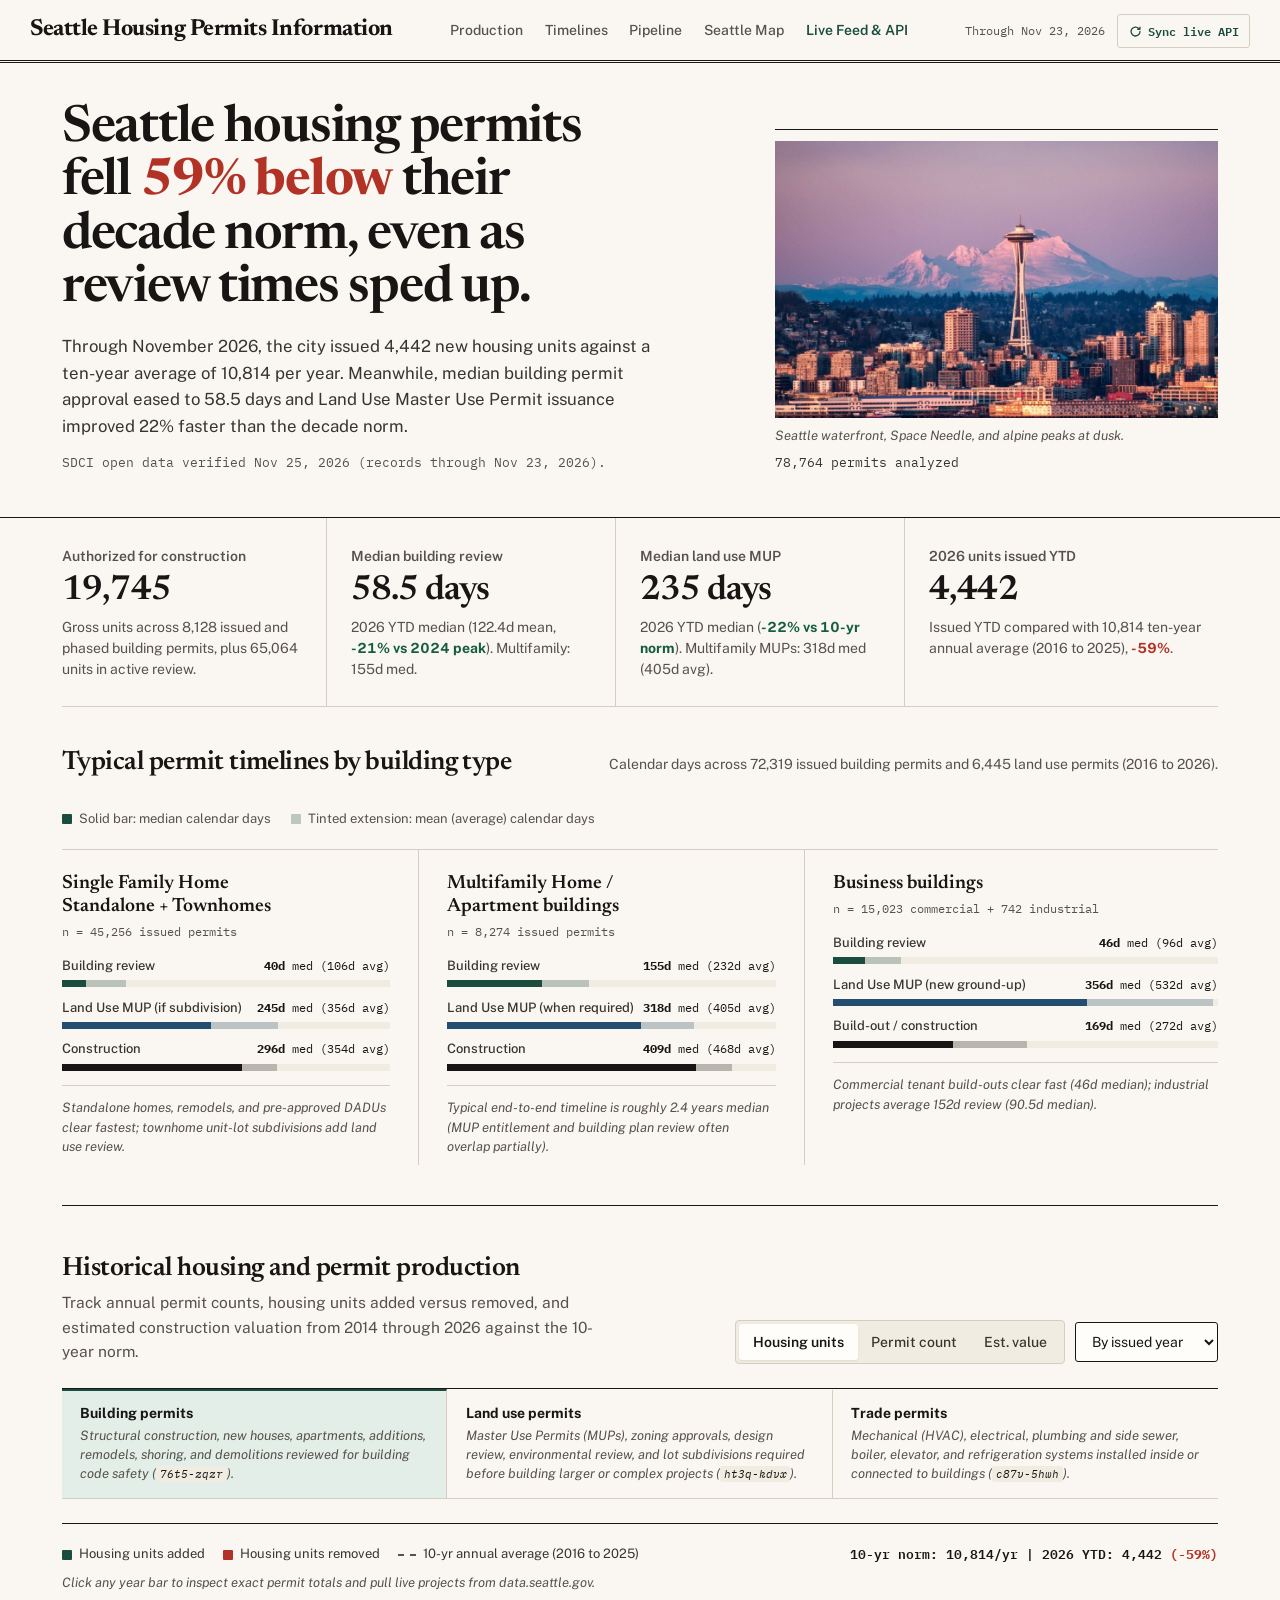
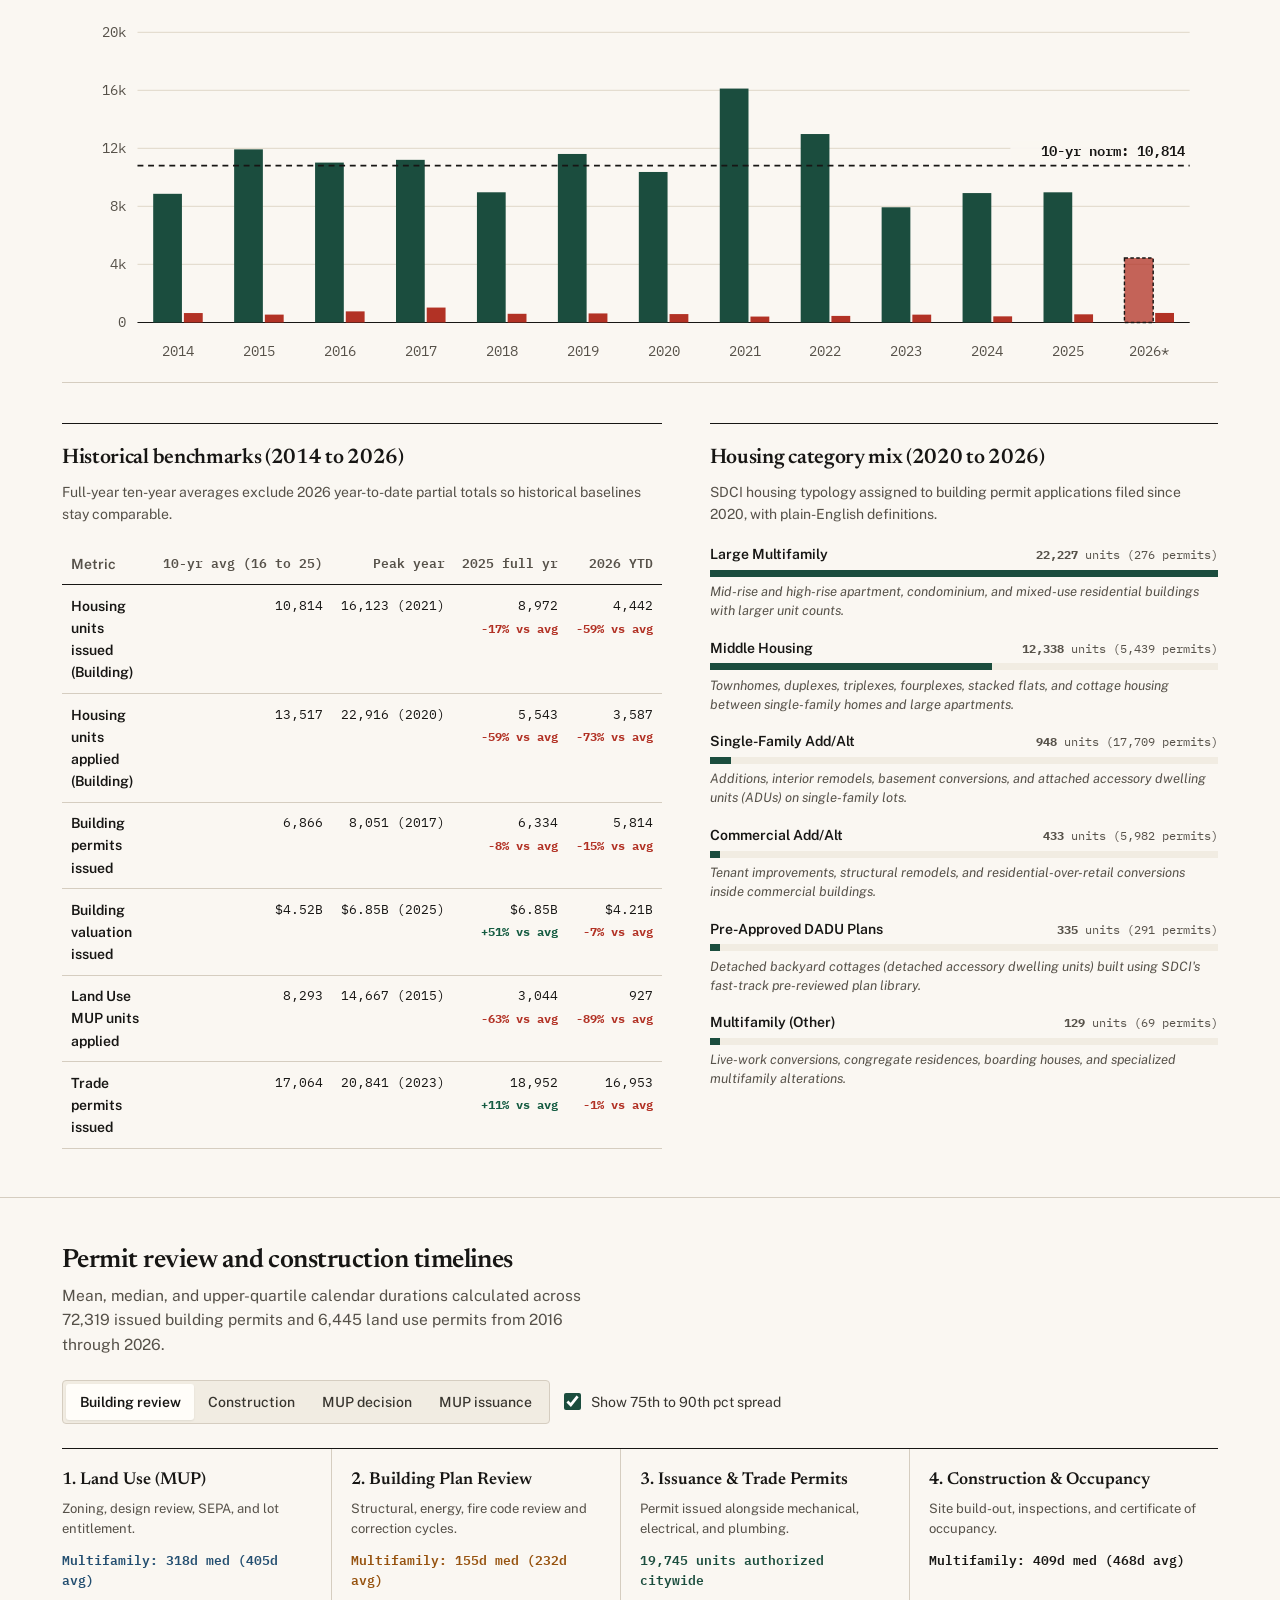
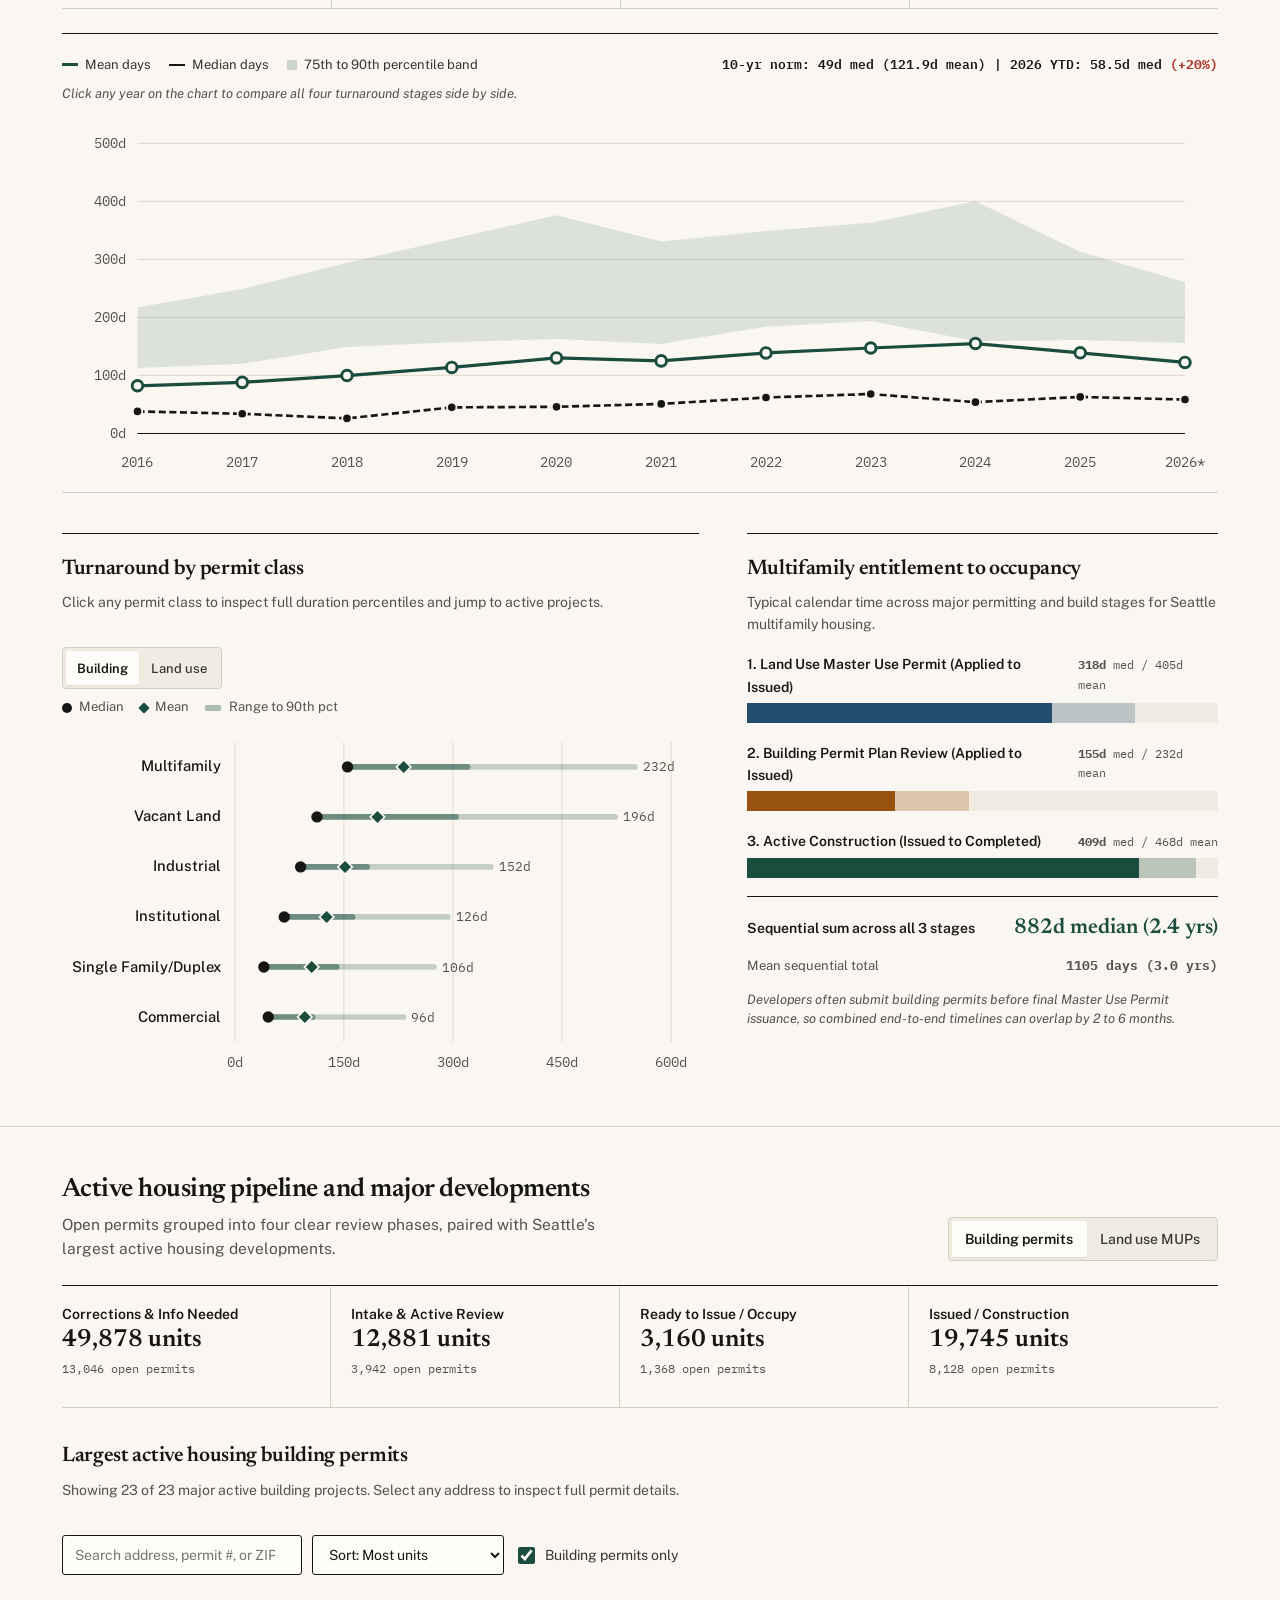
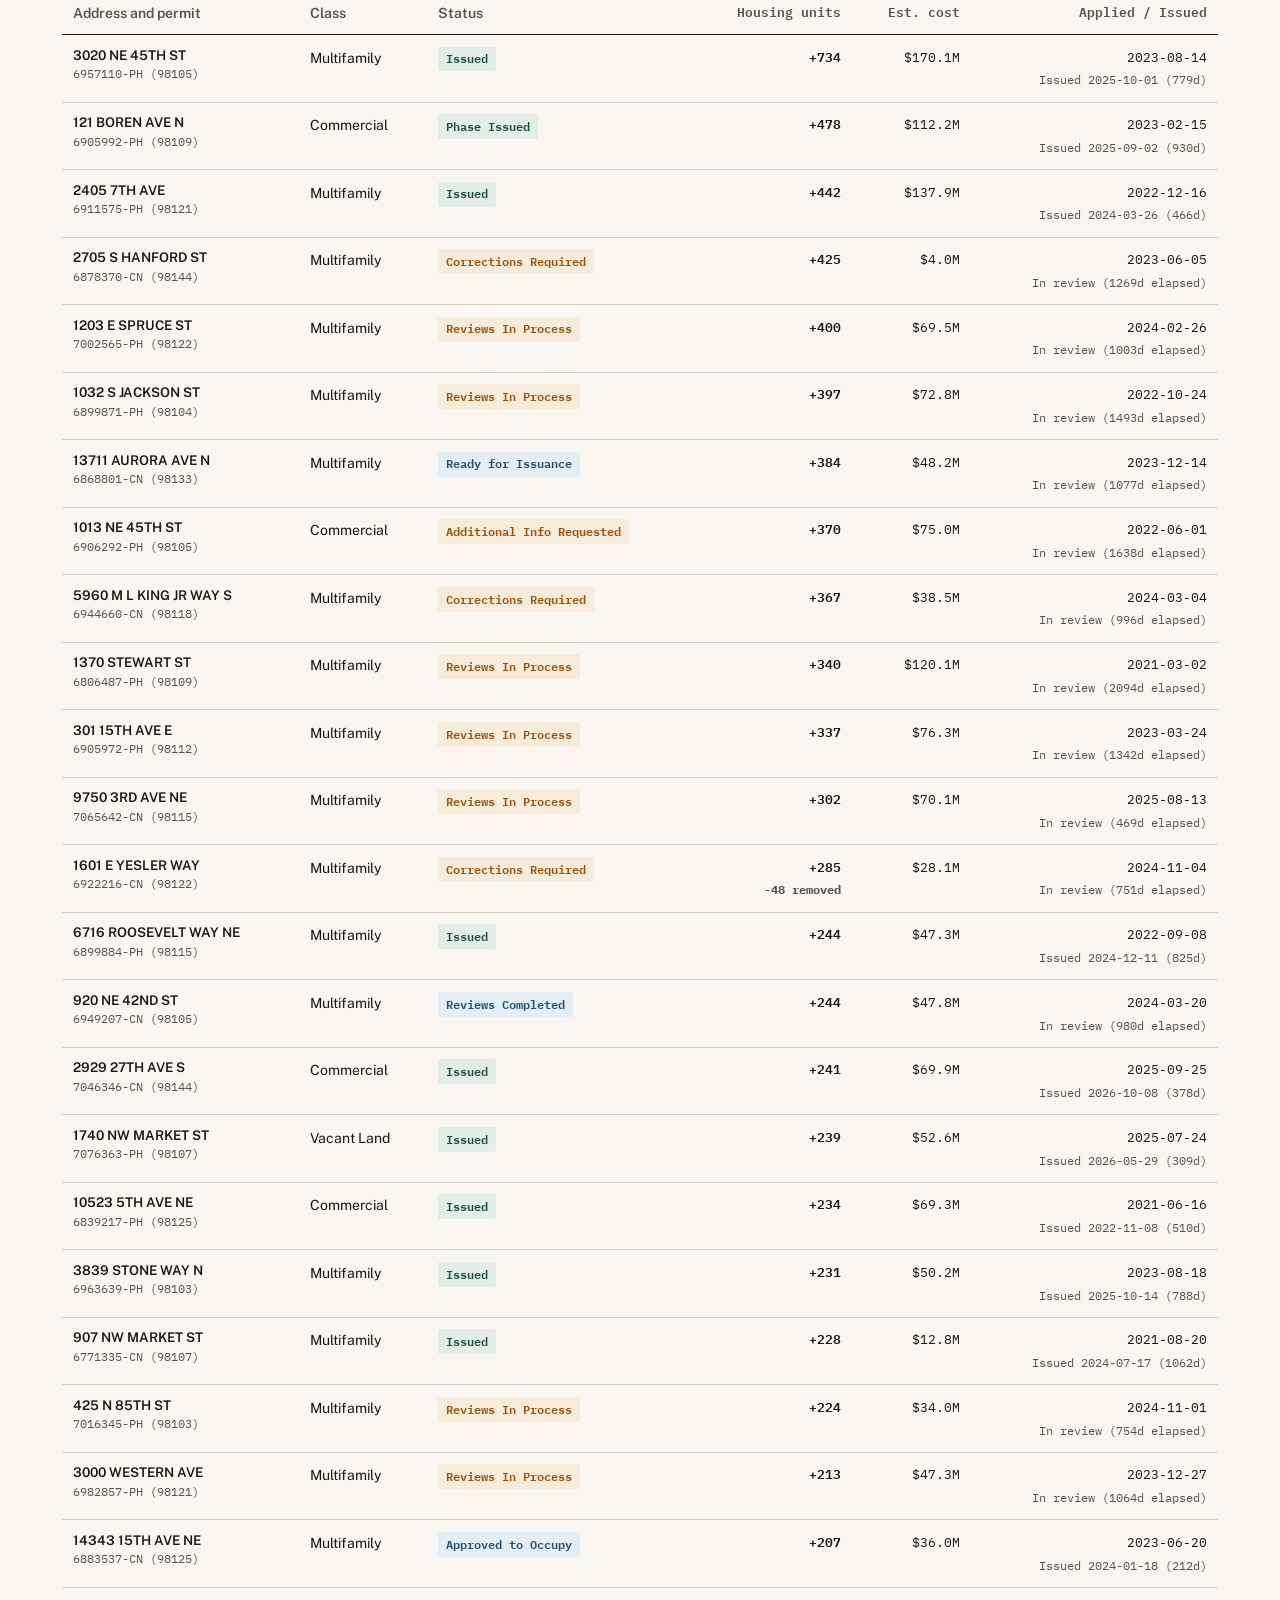
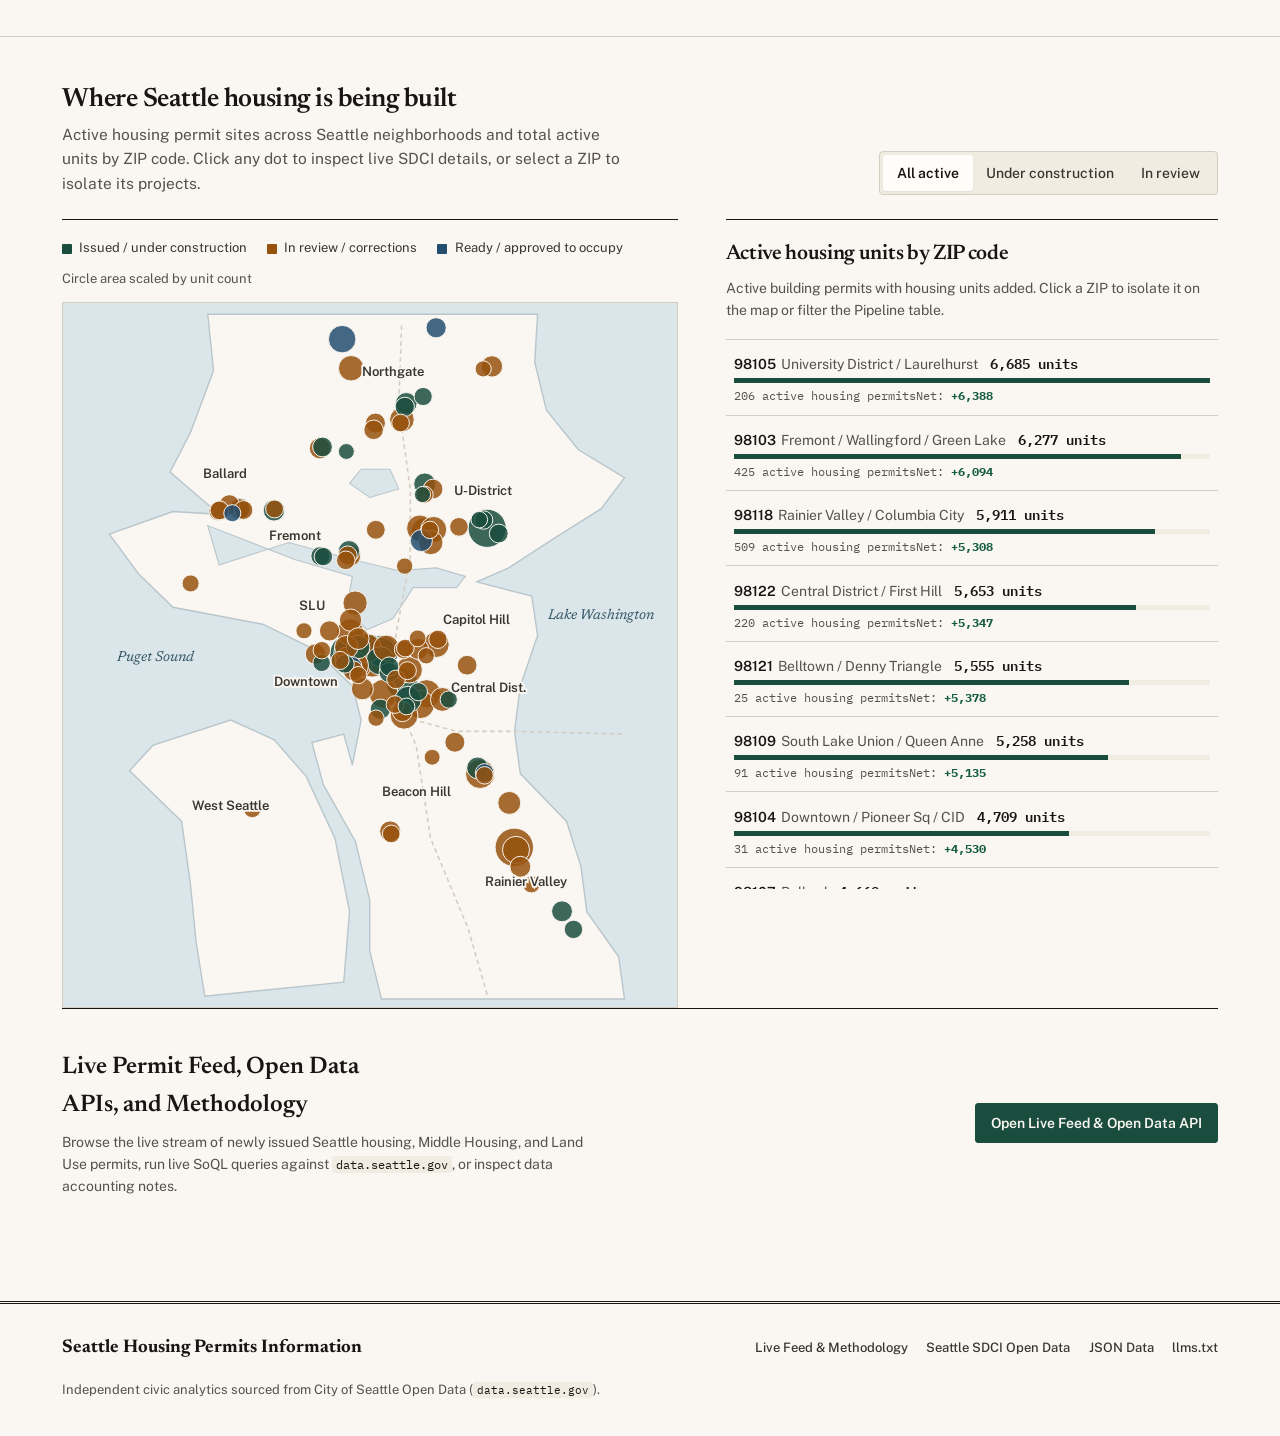
==== index.html @ 008327b0 "Initial release: Seattle Housing Permits Information (seattlepermits.org)" ====
<!DOCTYPE html>
<html lang="en">
<head>
  <meta charset="UTF-8">
  <meta name="viewport" content="width=device-width, initial-scale=1.0">
  <title>Seattle Housing Permits Information: Land Use, Construction, and Review Timelines</title>
  <meta name="description" content="Seattle Housing Permits Information tracks active housing units under construction (19,745 issued), building and land use permit timelines by housing type, historical 2014 to 2026 averages, and live Seattle SDCI Open Data APIs.">
  <meta name="keywords" content="Seattle housing permits, Seattle building permits, Seattle land use permits, SDCI permit timelines, Seattle construction pipeline, Seattle Master Use Permit, Seattle Open Data, Middle Housing Seattle, DADU Seattle">
  <meta name="robots" content="index, follow, max-snippet:-1, max-image-preview:large, max-video-preview:-1">
  <meta name="author" content="Seattle Housing Permits Information">
  <link rel="canonical" href="https://seattlepermits.org/">

  <meta property="og:type" content="website">
  <meta property="og:url" content="https://seattlepermits.org/">
  <meta property="og:site_name" content="Seattle Housing Permits Information">
  <meta property="og:title" content="Seattle Housing Permits Information: Land Use, Construction, and Review Timelines">
  <meta property="og:description" content="Seattle housing permit issuance fell 59% below its 10-year norm in 2026, even as building and land use review times improved. Explore live SDCI data, timelines, and neighborhood maps.">
  <meta property="og:image" content="https://seattlepermits.org/assets/seattle-skyline-real.jpg">
  <meta property="og:locale" content="en_US">

  <meta name="twitter:card" content="summary_large_image">
  <meta name="twitter:title" content="Seattle Housing Permits Information">
  <meta name="twitter:description" content="Live Seattle housing pipeline, permit review times by building type, historical 2014 to 2026 averages, and Seattle Open Data API feed.">
  <meta name="twitter:image" content="https://seattlepermits.org/assets/seattle-skyline-real.jpg">

  <link rel="alternate" type="text/markdown" href="https://seattlepermits.org/llms.txt" title="LLM-readable concise summary (llms.txt)">
  <link rel="alternate" type="text/markdown" href="https://seattlepermits.org/llms-full.txt" title="LLM-readable complete dataset reference (llms-full.txt)">
  <link rel="alternate" type="application/json" href="https://seattlepermits.org/data/seattle-permits-summary.json" title="Machine-readable Seattle housing permits JSON snapshot">
  <link rel="sitemap" type="application/xml" href="https://seattlepermits.org/sitemap.xml" title="Sitemap">

  <link rel="preconnect" href="https://fonts.googleapis.com">
  <link rel="preconnect" href="https://fonts.gstatic.com" crossorigin>
  <link href="https://fonts.googleapis.com/css2?family=IBM+Plex+Mono:wght@400;500;600&family=Newsreader:ital,opsz,wght@0,6..72,400;0,6..72,500;0,6..72,600;0,6..72,700;1,6..72,400;1,6..72,500&family=Public+Sans:ital,wght@0,400;0,500;0,600;0,700;1,400&display=swap" rel="stylesheet">
  <link rel="stylesheet" href="./styles.css">

  <script type="application/ld+json">
  {
    "@context": "https://schema.org",
    "@graph": [
      {
        "@type": "WebSite",
        "name": "Seattle Housing Permits Information",
        "url": "https://seattlepermits.org/",
        "description": "Public civic analytics tracking Seattle building permits, land use Master Use Permits, trade permits, housing units under construction, and historical review times from City of Seattle Open Data.",
        "inLanguage": "en-US",
        "dateModified": "2026-11-25"
      },
      {
        "@type": "Dataset",
        "name": "Seattle Housing, Land Use, and Construction Permits Aggregated Dataset (2014 to 2026)",
        "url": "https://seattlepermits.org/",
        "description": "Aggregated counts, housing units added and removed, estimated construction valuations, active project pipelines, and exact mean/median/percentile permit processing times across 72,319 issued building permits and 6,445 land use permits from Seattle SDCI.",
        "temporalCoverage": "2014-01-01/2026-11-23",
        "dateModified": "2026-11-25",
        "spatialCoverage": {
          "@type": "Place",
          "name": "Seattle, Washington, USA",
          "geo": {
            "@type": "GeoCoordinates",
            "latitude": 47.6062,
            "longitude": -122.3321
          }
        },
        "creator": {
          "@type": "Organization",
          "name": "City of Seattle Department of Construction and Inspections (SDCI)",
          "url": "https://data.seattle.gov"
        },
        "isBasedOn": [
          "https://data.seattle.gov/d/76t5-zqzr",
          "https://data.seattle.gov/d/ht3q-kdvx",
          "https://data.seattle.gov/d/c87v-5hwh"
        ],
        "distribution": [
          {
            "@type": "DataDownload",
            "encodingFormat": "application/json",
            "name": "Seattle Housing Permits Information Aggregated JSON",
            "contentUrl": "https://seattlepermits.org/data/seattle-permits-summary.json"
          },
          {
            "@type": "DataDownload",
            "encodingFormat": "text/markdown",
            "name": "LLM Full Data Reference (llms-full.txt)",
            "contentUrl": "https://seattlepermits.org/llms-full.txt"
          },
          {
            "@type": "DataDownload",
            "encodingFormat": "application/json",
            "name": "Seattle Building Permits Live Socrata API (76t5-zqzr)",
            "contentUrl": "https://data.seattle.gov/resource/76t5-zqzr.json"
          },
          {
            "@type": "DataDownload",
            "encodingFormat": "application/json",
            "name": "Seattle Land Use Permits Live Socrata API (ht3q-kdvx)",
            "contentUrl": "https://data.seattle.gov/resource/ht3q-kdvx.json"
          }
        ]
      },
      {
        "@type": "FAQPage",
        "mainEntity": [
          {
            "@type": "Question",
            "name": "How many housing units are currently under construction in Seattle?",
            "acceptedAnswer": {
              "@type": "Answer",
              "text": "As of November 23, 2026, City of Seattle SDCI Building Permits data (76t5-zqzr) shows 19,745 gross housing units across 8,128 issued and phase-issued building permits, plus 65,064 gross units across open pre-issuance review stages."
            }
          },
          {
            "@type": "Question",
            "name": "How long do building and land use permits take in Seattle by housing type?",
            "acceptedAnswer": {
              "@type": "Answer",
              "text": "Across 2016 to 2026 issued permits: Single Family Standalone and Townhomes take 40 days median (105.8 days average) for building permit review and 296 days median for construction; Multifamily apartment buildings take 155 days median (232.2 days average) for building review, 318 days median (404.9 days average) for Land Use Master Use Permits, and 409 days median for construction; Commercial business buildings take 46 days median (96.3 days average) for building review and 169 days median for build-out."
            }
          },
          {
            "@type": "Question",
            "name": "What is the difference between Building, Land Use, and Trade permits in Seattle?",
            "acceptedAnswer": {
              "@type": "Answer",
              "text": "Building permits (76t5-zqzr) cover structural construction, new homes, apartments, additions, remodels, shoring, and demolitions. Land Use permits (ht3q-kdvx) cover Master Use Permits (MUPs), zoning approvals, design review, environmental review, and lot subdivisions. Trade permits (c87v-5hwh) cover mechanical (HVAC), electrical, plumbing and side sewer, boiler, elevator, and refrigeration systems."
            }
          },
          {
            "@type": "Question",
            "name": "How does 2026 Seattle housing permit output compare to the 10-year historical average?",
            "acceptedAnswer": {
              "@type": "Answer",
              "text": "Through November 23, 2026, Seattle issued 4,442 housing units year-to-date compared with the 10-year annual average (2016 to 2025) of 10,814 housing units issued per year (down 59%). Peak issuance occurred in 2021 at 16,123 units."
            }
          }
        ]
      }
    ]
  }
  </script>
</head>
<body>
  <a class="skip-link" href="#overview">Skip to main content</a>

  <header class="site-header" id="site-header">
    <div class="container header-inner">
      <a class="brand" href="#overview" aria-label="Seattle Housing Permits Information home">
        <span class="brand-name">Seattle Housing Permits Information</span>
      </a>

      <nav class="main-nav" aria-label="Primary sections">
        <a href="#production">Production</a>
        <a href="#turnaround">Timelines</a>
        <a href="#pipeline">Pipeline</a>
        <a href="#geography">Seattle Map</a>
        <a href="./feed.html" class="nav-feed-link">Live Feed &amp; API</a>
      </nav>

      <div class="header-dateline">
        <span>Through Nov 23, 2026</span>
        <button type="button" class="sync-text-btn" id="refresh-live-btn">
          <svg class="refresh-icon" width="13" height="13" viewBox="0 0 16 16" fill="none" aria-hidden="true">
            <path d="M13.5 8a5.5 5.5 0 1 1-1.35-3.6M13.5 2.5v2.75H10.75" stroke="currentColor" stroke-width="1.6" stroke-linecap="round" stroke-linejoin="round"/>
          </svg>
          <span class="btn-label">Sync live API</span>
        </button>
      </div>
    </div>

    <nav class="mobile-jump-bar" aria-label="Mobile section navigation">
      <div class="mobile-jump-inner">
        <a href="#overview">Overview</a>
        <a href="#production">Production</a>
        <a href="#turnaround">Timelines</a>
        <a href="#pipeline">Pipeline</a>
        <a href="#geography">Map</a>
        <a href="./feed.html">Live Feed &amp; API</a>
      </div>
    </nav>
  </header>

  <main>
    <section class="broadsheet-hero" id="overview" aria-labelledby="page-title">
      <div class="container">
        <div class="hero-grid">
          <div>
            <h1 class="hero-h1" id="page-title">Seattle housing permits fell <em>59% below</em> their decade norm, even as review times sped up.</h1>
            <p class="hero-deck">
              Through November 2026, the city issued 4,442 new housing units against a ten-year average of 10,814 per year. Meanwhile, median building permit approval eased to 58.5 days and Land Use Master Use Permit issuance improved 22% faster than the decade norm.
              <span class="data-freshness" id="data-freshness" aria-live="polite">SDCI open data verified Nov 25, 2026 (records through Nov 23, 2026).</span>
            </p>
          </div>

          <figure class="hero-figure">
            <img src="./assets/seattle-skyline-real.jpg" width="1024" height="640" alt="Seattle waterfront, Space Needle, and snow-capped Cascade alpine peaks at dusk">
            <figcaption class="hero-caption">
              <span>Seattle waterfront, Space Needle, and alpine peaks at dusk.</span>
              <span class="hero-caption-stat">78,764 permits analyzed</span>
            </figcaption>
          </figure>
        </div>
      </div>
    </section>

    <section aria-label="Headline Seattle housing and permitting metrics">
      <div class="container">
        <div class="kpi-ledger" id="kpi-ledger">
          <article class="kpi-cell">
            <div class="kpi-label">Authorized for construction</div>
            <div class="kpi-value" id="kpi-units-issued">19,745</div>
            <p class="kpi-detail" id="kpi-units-issued-sub">Gross units across 8,128 issued and phased building permits, plus 65,064 units in active review.</p>
          </article>

          <article class="kpi-cell">
            <div class="kpi-label">Median building review</div>
            <div class="kpi-value" id="kpi-bp-days">58.5 days</div>
            <p class="kpi-detail" id="kpi-bp-days-sub">2026 YTD median (122.4d mean, <span class="delta-pos">-21% vs 2024 peak</span>). Multifamily averages 232.2 days.</p>
          </article>

          <article class="kpi-cell">
            <div class="kpi-label">Median land use MUP</div>
            <div class="kpi-value" id="kpi-lu-days">235 days</div>
            <p class="kpi-detail" id="kpi-lu-days-sub">2026 YTD median to issue (<span class="delta-pos">-22% vs 10-yr norm</span>). Multifamily MUPs: 318d median (404.9d avg).</p>
          </article>

          <article class="kpi-cell">
            <div class="kpi-label">2026 units issued YTD</div>
            <div class="kpi-value" id="kpi-ytd-velocity">4,442</div>
            <p class="kpi-detail" id="kpi-ytd-velocity-sub">Compared with 10,814 ten-year annual average (2016 to 2025), <span class="delta-neg">-59%</span>.</p>
          </article>
        </div>

        <div class="typology-band" aria-labelledby="typology-heading">
          <div class="typology-band-head">
            <h2 id="typology-heading">Typical permit timelines by building type</h2>
            <p class="typology-band-sub">Calendar days across 72,319 issued building permits and 6,445 land use permits (2016 to 2026).</p>
          </div>
          <div class="typology-legend">
            <span class="legend-item"><span class="swatch swatch-evergreen"></span>Solid bar: median calendar days</span>
            <span class="legend-item"><span class="swatch swatch-evergreen" style="opacity:0.28"></span>Tinted extension: mean (average) calendar days</span>
          </div>

          <div class="typology-grid" id="typology-timelines-grid">
            <article class="typology-col">
              <h3 class="typology-title">Single Family Home Standalone + Townhomes</h3>
              <p class="typology-note">45,256 issued permits: 40d median (106d avg) building review, 245d median (356d avg) Land Use MUP if subdivision required, 296d median (354d avg) construction.</p>
            </article>
            <article class="typology-col">
              <h3 class="typology-title">Multifamily Home / Apartment buildings</h3>
              <p class="typology-note">8,274 issued permits: 155d median (232d avg) building review, 318d median (405d avg) Land Use MUP, 409d median (468d avg) construction.</p>
            </article>
            <article class="typology-col">
              <h3 class="typology-title">Business buildings</h3>
              <p class="typology-note">15,023 commercial and 742 industrial permits: 46d median (96d avg) commercial review, 356d median (532d avg) ground-up Land Use MUP, 169d median (272d avg) build-out.</p>
            </article>
          </div>
        </div>
      </div>
    </section>

    <section class="data-section" id="production" aria-labelledby="production-heading">
      <div class="container">
        <div class="section-header">
          <div class="section-header-text">
            <h2 id="production-heading">Historical housing and permit production</h2>
            <p class="section-desc">Track annual permit counts, housing units added versus removed, and estimated construction valuation from 2014 through 2026 against the 10-year norm.</p>
          </div>

          <div class="control-group">
            <div class="segmented" role="group" aria-label="Metric selection" id="prod-metric-tabs">
              <button type="button" aria-pressed="true" data-metric="units">Housing units</button>
              <button type="button" aria-pressed="false" data-metric="count">Permit count</button>
              <button type="button" aria-pressed="false" data-metric="cost">Est. value</button>
            </div>

            <select class="select-control" id="prod-date-basis" aria-label="Date basis">
              <option value="issued">By issued year</option>
              <option value="applied">By applied year</option>
            </select>
          </div>
        </div>

        <div class="dataset-glossary" id="dataset-glossary" role="group" aria-label="Select permit dataset and read definitions">
          <button type="button" class="glossary-item active" aria-pressed="true" data-dataset="building">
            <span class="glossary-term">Building permits</span>
            <span class="glossary-def">Structural construction, new houses, apartments, additions, remodels, shoring, and demolitions reviewed for building code safety (<code>76t5-zqzr</code>).</span>
          </button>
          <button type="button" class="glossary-item" aria-pressed="false" data-dataset="landuse">
            <span class="glossary-term">Land use permits</span>
            <span class="glossary-def">Master Use Permits (MUPs), zoning approvals, design review, environmental review, and lot subdivisions required before building larger or complex projects (<code>ht3q-kdvx</code>).</span>
          </button>
          <button type="button" class="glossary-item" aria-pressed="false" data-dataset="trade">
            <span class="glossary-term">Trade permits</span>
            <span class="glossary-def">Mechanical (HVAC), electrical, plumbing and side sewer, boiler, elevator, and refrigeration systems installed inside or connected to buildings (<code>c87v-5hwh</code>).</span>
          </button>
        </div>

        <div class="chart-stage">
          <div class="chart-meta-bar">
            <div class="chart-legend" id="prod-chart-legend"></div>
            <div class="chart-summary-stat" id="prod-chart-stat" aria-live="polite"></div>
          </div>
          <div class="chart-click-hint">Click any year bar to inspect exact permit totals and pull live projects from data.seattle.gov.</div>
          <div class="chart-canvas-wrap" id="prod-chart-container"></div>
          <div class="chart-detail-drawer" id="prod-year-detail" hidden></div>
        </div>

        <div class="split-grid split-55-45 section-subgrid">
          <div class="editorial-col">
            <h3 class="block-heading">Historical benchmarks (2014 to 2026)</h3>
            <p class="block-desc">Full-year ten-year averages exclude 2026 year-to-date partial totals so historical baselines stay comparable.</p>
            <div class="table-wrap">
              <table class="data-table compact-table" id="historical-benchmarks-table">
                <thead>
                  <tr>
                    <th scope="col">Metric</th>
                    <th scope="col" class="num">10-yr avg (16 to 25)</th>
                    <th scope="col" class="num">Peak year</th>
                    <th scope="col" class="num">2025 full yr</th>
                    <th scope="col" class="num">2026 YTD</th>
                  </tr>
                </thead>
                <tbody id="historical-benchmarks-body">
                  <tr><td class="cell-primary">Housing units issued (Building)</td><td class="num">10,814</td><td class="num">16,123 (2021)</td><td class="num">8,972</td><td class="num">4,442</td></tr>
                  <tr><td class="cell-primary">Housing units applied (Building)</td><td class="num">13,517</td><td class="num">22,916 (2020)</td><td class="num">5,543</td><td class="num">3,587</td></tr>
                  <tr><td class="cell-primary">Building permits issued</td><td class="num">6,866</td><td class="num">8,051 (2017)</td><td class="num">6,334</td><td class="num">5,814</td></tr>
                  <tr><td class="cell-primary">Building valuation issued</td><td class="num">$4.52B</td><td class="num">$6.85B (2025)</td><td class="num">$6.85B</td><td class="num">$4.21B</td></tr>
                  <tr><td class="cell-primary">Land Use MUP units applied</td><td class="num">8,293</td><td class="num">14,667 (2015)</td><td class="num">3,044</td><td class="num">927</td></tr>
                  <tr><td class="cell-primary">Trade permits issued</td><td class="num">17,064</td><td class="num">20,841 (2023)</td><td class="num">18,952</td><td class="num">16,953</td></tr>
                </tbody>
              </table>
            </div>
          </div>

          <div class="editorial-col">
            <h3 class="block-heading">Housing category mix (2020 to 2026)</h3>
            <p class="block-desc">SDCI housing typology assigned to building permit applications filed since 2020, with plain-English definitions.</p>
            <div class="bar-list" id="housing-category-bars"></div>
          </div>
        </div>
      </div>
    </section>

    <section class="data-section" id="turnaround" aria-labelledby="turnaround-heading">
      <div class="container">
        <div class="section-header">
          <div class="section-header-text">
            <h2 id="turnaround-heading">Permit review and construction timelines</h2>
            <p class="section-desc">Mean, median, and upper-quartile calendar durations calculated across 72,319 issued building permits and 6,445 land use permits from 2016 through 2026.</p>
          </div>

          <div class="control-group">
            <div class="segmented" role="group" aria-label="Timeline stage" id="time-series-tabs">
              <button type="button" aria-pressed="true" data-stage="bp_app_iss">Building review</button>
              <button type="button" aria-pressed="false" data-stage="bp_iss_comp">Construction</button>
              <button type="button" aria-pressed="false" data-stage="lu_app_dec">MUP decision</button>
              <button type="button" aria-pressed="false" data-stage="lu_app_iss">MUP issuance</button>
            </div>

            <label class="toggle-inline">
              <input type="checkbox" id="time-show-p90" checked>
              <span>Show 75th to 90th pct spread</span>
            </label>
          </div>
        </div>

        <div class="lifecycle-grid" id="permit-lifecycle-graphic" aria-label="Multifamily permitting lifecycle across four stages"></div>

        <div class="chart-stage">
          <div class="chart-meta-bar">
            <div class="chart-legend" id="time-chart-legend"></div>
            <div class="chart-summary-stat" id="time-chart-stat" aria-live="polite"></div>
          </div>
          <div class="chart-click-hint">Click any year on the chart to compare all four turnaround stages side by side.</div>
          <div class="chart-canvas-wrap" id="time-chart-container"></div>
          <div class="chart-detail-drawer" id="time-year-detail" hidden></div>
        </div>

        <div class="split-grid split-58-42 section-subgrid">
          <div class="editorial-col">
            <div class="block-header-row">
              <div>
                <h3 class="block-heading">Turnaround by permit class</h3>
                <p class="block-desc">Click any permit class to inspect full duration percentiles and jump to active projects.</p>
              </div>
              <div class="segmented segmented-sm" role="group" aria-label="Permit class dataset" id="class-time-tabs">
                <button type="button" aria-pressed="true" data-kind="building">Building</button>
                <button type="button" aria-pressed="false" data-kind="landuse">Land use</button>
              </div>
            </div>
            <div class="range-chart-wrap" id="class-range-chart"></div>
            <div class="chart-detail-drawer compact-detail" id="class-range-detail" hidden></div>
          </div>

          <div class="editorial-col">
            <h3 class="block-heading">Multifamily entitlement to occupancy</h3>
            <p class="block-desc">Typical calendar time across major permitting and build stages for Seattle multifamily housing.</p>
            <div class="journey-stack" id="multifamily-journey"></div>
            <p class="methodology-footnote">Developers often submit building permits before final Master Use Permit issuance, so combined end-to-end timelines can overlap by 2 to 6 months.</p>
          </div>
        </div>
      </div>
    </section>

    <section class="data-section" id="pipeline" aria-labelledby="pipeline-heading">
      <div class="container">
        <div class="section-header">
          <div class="section-header-text">
            <h2 id="pipeline-heading">Active housing pipeline and major developments</h2>
            <p class="section-desc">Open permits grouped into four clear review phases, paired with Seattle's largest active housing developments.</p>
          </div>

          <div class="control-group">
            <div class="segmented" role="group" aria-label="Pipeline dataset" id="pipeline-dataset-tabs">
              <button type="button" aria-pressed="true" data-kind="building">Building permits</button>
              <button type="button" aria-pressed="false" data-kind="landuse">Land use MUPs</button>
            </div>
          </div>
        </div>

        <div class="funnel-grid" id="status-funnel-grid" aria-label="Active pipeline phases"></div>

        <div class="projects-toolbar">
          <div>
            <h3 class="block-heading" id="projects-table-heading">Largest active housing building permits</h3>
            <p class="block-desc" id="projects-table-count" aria-live="polite">Showing verified active projects filed since 2021. Select any address to inspect full permit details.</p>
          </div>

          <div class="table-filters">
            <input type="search" class="search-input" id="project-search" placeholder="Search address, permit #, or ZIP" aria-label="Search active projects">
            <select class="select-control" id="project-sort" aria-label="Sort projects">
              <option value="units_desc">Sort: Most units</option>
              <option value="cost_desc">Sort: Highest valuation</option>
              <option value="applied_desc">Sort: Newest applied</option>
            </select>
            <label class="toggle-inline" id="exclude-demo-wrap">
              <input type="checkbox" id="exclude-demo-toggle" checked>
              <span>Building permits only</span>
            </label>
            <button type="button" class="btn-secondary" id="reset-pipeline-filters-btn" hidden>Reset filters</button>
          </div>
        </div>

        <div class="table-wrap">
          <table class="data-table projects-table" id="projects-table">
            <thead>
              <tr>
                <th scope="col">Address and permit</th>
                <th scope="col">Class</th>
                <th scope="col">Status</th>
                <th scope="col" class="num">Housing units</th>
                <th scope="col" class="num">Est. cost</th>
                <th scope="col" class="num">Applied / Issued</th>
              </tr>
            </thead>
            <tbody id="projects-table-body"></tbody>
          </table>
        </div>
      </div>
    </section>

    <section class="data-section last-section" id="geography" aria-labelledby="geography-heading">
      <div class="container">
        <div class="section-header">
          <div class="section-header-text">
            <h2 id="geography-heading">Where Seattle housing is being built</h2>
            <p class="section-desc">Active housing permit sites across Seattle neighborhoods and total active units by ZIP code. Click any dot to inspect live SDCI details, or select a ZIP to isolate its projects.</p>
          </div>

          <div class="control-group">
            <div class="segmented" role="group" aria-label="Map status filter" id="map-status-tabs">
              <button type="button" aria-pressed="true" data-filter="all">All active</button>
              <button type="button" aria-pressed="false" data-filter="issued">Under construction</button>
              <button type="button" aria-pressed="false" data-filter="review">In review</button>
            </div>
            <button type="button" class="btn-secondary" id="clear-zip-btn" hidden>Clear ZIP filter</button>
          </div>
        </div>

        <div class="split-grid split-56-44">
          <div class="editorial-col">
            <div class="map-legend-row">
              <span class="legend-item"><span class="swatch swatch-evergreen"></span>Issued / under construction</span>
              <span class="legend-item"><span class="swatch swatch-ochre"></span>In review / corrections</span>
              <span class="legend-item"><span class="swatch swatch-marine"></span>Ready / approved to occupy</span>
              <span class="legend-note">Circle area scaled by unit count</span>
            </div>
            <div class="map-stage" id="seattle-map-stage"></div>
          </div>

          <div class="editorial-col">
            <h3 class="block-heading">Active housing units by ZIP code</h3>
            <p class="block-desc" id="zip-panel-desc">Active building permits with housing units added. Click a ZIP to isolate it on the map or filter the Pipeline table.</p>
            <div class="zip-list" id="zip-ranking-list"></div>
          </div>
        </div>

        <div class="feed-callout-band">
          <div class="feed-callout-text">
            <h2>Live Permit Feed, Open Data APIs, and Methodology</h2>
            <p>Browse the live stream of newly issued Seattle housing, Middle Housing, and Land Use permits, run live SoQL queries against <code>data.seattle.gov</code>, or inspect data accounting notes.</p>
          </div>
          <a class="btn-primary" href="./feed.html">Open Live Feed &amp; Open Data API</a>
        </div>
      </div>
    </section>
  </main>

  <footer class="site-footer">
    <div class="container footer-inner">
      <div class="footer-brand">Seattle Housing Permits Information</div>
      <div class="footer-links" aria-label="Site and data resources">
        <a href="./feed.html">Live Feed &amp; Methodology</a>
        <a href="https://data.seattle.gov/d/76t5-zqzr" target="_blank" rel="noopener noreferrer">Seattle SDCI Open Data</a>
        <a href="./data/seattle-permits-summary.json">JSON Data</a>
        <a href="./llms.txt">llms.txt</a>
      </div>
      <div class="footer-note">Independent civic analytics sourced from City of Seattle Open Data (<code>data.seattle.gov</code>).</div>
    </div>
  </footer>

  <div class="drawer-backdrop" id="drawer-backdrop" hidden></div>
  <aside class="detail-drawer" id="detail-drawer" role="dialog" aria-modal="true" aria-labelledby="drawer-title" hidden>
    <div class="drawer-header">
      <div>
        <div class="drawer-permit-num" id="drawer-permit-num"></div>
        <h3 class="drawer-title" id="drawer-title"></h3>
      </div>
      <button type="button" class="drawer-close" id="drawer-close" aria-label="Close project details">Close</button>
    </div>
    <div class="drawer-body" id="drawer-body"></div>
  </aside>

  <div class="chart-tooltip" id="chart-tooltip" role="tooltip" hidden></div>

  <script type="module" src="./js/app.js"></script>
</body>
</html>
---- styles.css ----
:root {
  --paper: #faf7f2;
  --paper-elevated: #fffdf9;
  --paper-tint: #f1ece2;
  --paper-hover: #eae3d6;

  --rule: #d5cdc0;
  --rule-strong: #171614;

  --ink: #171614;
  --ink-secondary: #38352f;
  --ink-muted: #565149;

  --pine: #1b4d3e;
  --pine-hover: #13392e;
  --pine-soft: #e3eee9;

  --marine: #234e70;
  --marine-soft: #e4eef5;

  --ochre: #96520e;
  --ochre-soft: #f7ebd9;

  --vermilion: #b23225;
  --vermilion-soft: #f8e6e4;

  --delta-pos: #155c42;
  --delta-neg: #b23225;

  --font-serif: 'Newsreader', Georgia, 'Times New Roman', serif;
  --font-sans: 'Public Sans', -apple-system, BlinkMacSystemFont, sans-serif;
  --font-mono: 'IBM Plex Mono', ui-monospace, SFMono-Regular, Menlo, monospace;

  --text-h2: 1.65rem;
  --text-body: 0.96875rem;
  --text-sm: 0.875rem;
  --text-xs: 0.8125rem;

  --container-max: 1220px;
  --ease-out: cubic-bezier(0.22, 1, 0.36, 1);
}

*,
*::before,
*::after {
  box-sizing: border-box;
}

[hidden] {
  display: none !important;
}

html {
  scroll-behavior: smooth;
  -webkit-font-smoothing: antialiased;
  -moz-osx-font-smoothing: grayscale;
}

body {
  margin: 0;
  font-family: var(--font-sans);
  font-size: var(--text-body);
  line-height: 1.58;
  color: var(--ink);
  background-color: var(--paper);
  overflow-x: clip;
}

::selection {
  background-color: var(--pine);
  color: var(--paper);
}

:focus-visible {
  outline: 2px solid var(--pine);
  outline-offset: 2px;
}

h1, h2, h3, h4 {
  text-wrap: balance;
}

p, li, figcaption {
  text-wrap: pretty;
}

code {
  font-family: var(--font-mono);
  font-size: 0.86em;
  background-color: var(--paper-tint);
  padding: 0.08em 0.34em;
  border-radius: 2px;
  color: var(--ink);
}

.num,
.kpi-value,
.tabular {
  font-variant-numeric: tabular-nums;
}

.mono {
  font-family: var(--font-mono);
}

.delta-pos {
  color: var(--delta-pos);
  font-weight: 700;
  font-variant-numeric: tabular-nums;
}

.delta-neg {
  color: var(--delta-neg);
  font-weight: 700;
  font-variant-numeric: tabular-nums;
}

.delta-sub {
  display: block;
  font-family: var(--font-mono);
  font-size: 0.78rem;
  margin-top: 0.14rem;
}

.tooltip-delta-pos {
  color: #7ee3b8;
  font-weight: 700;
}

.tooltip-delta-neg {
  color: #ff9c92;
  font-weight: 700;
}

.skip-link {
  position: absolute;
  left: -9999px;
  top: 0;
  background: var(--ink);
  color: var(--paper);
  padding: 0.75rem 1rem;
  z-index: 200;
  text-decoration: none;
  font-weight: 600;
}

.skip-link:focus {
  left: 1rem;
  top: 1rem;
}

.container {
  width: 100%;
  max-width: var(--container-max);
  margin: 0 auto;
  padding: 0 2rem;
}

/* Broadsheet Masthead */
.site-header {
  position: sticky;
  top: 0;
  z-index: 60;
  background-color: rgba(250, 247, 242, 0.96);
  backdrop-filter: blur(8px);
  border-bottom: 3px double var(--rule-strong);
  transition: box-shadow 180ms var(--ease-out);
}

.site-header.scrolled {
  box-shadow: 0 4px 18px rgba(23, 22, 20, 0.06);
}

.header-inner {
  display: flex;
  align-items: baseline;
  justify-content: space-between;
  gap: 1.5rem;
  padding: 0.9rem 0 0.75rem;
}

.brand {
  display: inline-flex;
  align-items: baseline;
  gap: 0.5rem;
  text-decoration: none;
  color: var(--ink);
  flex-shrink: 0;
}

.brand-name {
  font-family: var(--font-serif);
  font-size: 1.45rem;
  font-weight: 700;
  letter-spacing: -0.02em;
  line-height: 1.05;
  white-space: nowrap;
}

.main-nav {
  display: flex;
  align-items: center;
  gap: 1.35rem;
}

.main-nav a {
  text-decoration: none;
  font-size: var(--text-sm);
  font-weight: 500;
  color: var(--ink-muted);
  white-space: nowrap;
  padding: 0.3rem 0;
  border-bottom: 2px solid transparent;
  transition: color 150ms var(--ease-out), border-color 150ms var(--ease-out);
}

.main-nav a:hover,
.main-nav a.is-active {
  color: var(--ink);
  border-bottom-color: var(--pine);
}

.main-nav a.nav-feed-link {
  color: var(--pine);
  font-weight: 600;
}

.header-dateline {
  display: flex;
  align-items: center;
  gap: 0.75rem;
  flex-shrink: 0;
  font-family: var(--font-mono);
  font-size: 0.78rem;
  color: var(--ink-muted);
}

.sync-text-btn {
  appearance: none;
  background: transparent;
  border: 1px solid var(--rule);
  border-radius: 3px;
  color: var(--pine);
  font-family: var(--font-mono);
  font-size: 0.78rem;
  font-weight: 600;
  padding: 0.36rem 0.65rem;
  cursor: pointer;
  display: inline-flex;
  align-items: center;
  gap: 0.38rem;
  white-space: nowrap;
  transition: background-color 150ms var(--ease-out), border-color 150ms var(--ease-out), color 150ms var(--ease-out);
}

.sync-text-btn:hover {
  background-color: var(--pine);
  border-color: var(--pine);
  color: var(--paper);
}

.sync-text-btn:disabled {
  opacity: 0.6;
  cursor: progress;
}

.is-loading .refresh-icon {
  animation: spin 800ms linear infinite;
}

@keyframes spin {
  from { transform: rotate(0deg); }
  to { transform: rotate(360deg); }
}

/* Mobile sticky section jump-bar (replaces hidden desktop nav cleanly below 1080px) */
.mobile-jump-bar {
  display: none;
  border-top: 1px solid var(--rule);
  background-color: var(--paper-elevated);
  overflow-x: auto;
  scrollbar-width: none;
  -webkit-overflow-scrolling: touch;
}

.mobile-jump-bar::-webkit-scrollbar {
  display: none;
}

.mobile-jump-inner {
  display: flex;
  align-items: center;
  gap: 0.25rem;
  padding: 0.35rem 1rem;
  min-width: max-content;
}

.mobile-jump-inner a {
  text-decoration: none;
  font-size: var(--text-xs);
  font-weight: 600;
  color: var(--ink-muted);
  padding: 0.55rem 0.72rem;
  min-height: 44px;
  display: inline-flex;
  align-items: center;
  border-bottom: 2px solid transparent;
  white-space: nowrap;
}

.mobile-jump-inner a.is-active,
.mobile-jump-inner a:hover {
  color: var(--ink);
  border-bottom-color: var(--pine);
}

/* Buttons */
.btn-primary,
.btn-secondary {
  display: inline-flex;
  align-items: center;
  justify-content: center;
  gap: 0.45rem;
  font-family: var(--font-sans);
  font-size: var(--text-sm);
  font-weight: 600;
  line-height: 1.1;
  min-height: 40px;
  padding: 0.55rem 0.95rem;
  border-radius: 3px;
  cursor: pointer;
  white-space: nowrap;
  text-decoration: none;
  transition: background-color 150ms var(--ease-out), border-color 150ms var(--ease-out), color 150ms var(--ease-out);
}

.btn-primary {
  background-color: var(--pine);
  color: var(--paper);
  border: 1px solid var(--pine);
}

.btn-primary:hover {
  background-color: var(--pine-hover);
  border-color: var(--pine-hover);
}

.btn-primary:disabled {
  opacity: 0.6;
  cursor: progress;
}

.btn-secondary {
  background-color: transparent;
  color: var(--ink);
  border: 1px solid var(--rule-strong);
}

.btn-secondary:hover {
  background-color: var(--paper-tint);
}

/* Front-page Broadsheet Hero */
.broadsheet-hero {
  padding: 2.5rem 0 2.75rem;
  border-bottom: 1px solid var(--rule-strong);
}

.hero-grid {
  display: grid;
  grid-template-columns: minmax(0, 1.38fr) minmax(0, 0.92fr);
  gap: 3rem;
  align-items: end;
}

.hero-h1 {
  margin: 0 0 1.05rem;
  font-family: var(--font-serif);
  font-size: clamp(2.25rem, 4vw, 3.55rem);
  font-weight: 600;
  line-height: 1.04;
  letter-spacing: -0.025em;
  color: var(--ink);
}

.hero-h1 em {
  font-style: normal;
  color: var(--vermilion);
  font-weight: 700;
}

.hero-deck {
  margin: 0;
  max-width: 60ch;
  font-size: 1.05rem;
  line-height: 1.58;
  color: var(--ink-secondary);
}

.data-freshness {
  display: block;
  margin-top: 0.85rem;
  font-family: var(--font-mono);
  font-size: var(--text-xs);
  color: var(--ink-muted);
}

.hero-figure {
  margin: 0;
  border-top: 1px solid var(--rule-strong);
  padding-top: 0.65rem;
}

.hero-figure img {
  display: block;
  width: 100%;
  height: auto;
  aspect-ratio: 16 / 10;
  object-fit: cover;
  object-position: center 42%;
}

.hero-caption {
  margin-top: 0.5rem;
  display: flex;
  justify-content: space-between;
  align-items: baseline;
  flex-wrap: wrap;
  gap: 0.4rem 1rem;
  font-size: var(--text-xs);
  font-style: italic;
  color: var(--ink-muted);
}

.hero-caption-stat {
  font-style: normal;
  font-family: var(--font-mono);
  color: var(--ink-secondary);
}

/* Unboxed 4-Column Ruled Headline Ledger */
.kpi-ledger {
  display: grid;
  grid-template-columns: repeat(4, minmax(0, 1fr));
  border-bottom: 1px solid var(--rule);
}

.kpi-cell {
  padding: 1.65rem 1.5rem 1.65rem 0;
  margin-right: 1.5rem;
  border-right: 1px solid var(--rule);
  min-width: 0;
}

.kpi-cell:last-child {
  border-right: none;
  margin-right: 0;
  padding-right: 0;
}

.kpi-label {
  font-size: var(--text-sm);
  font-weight: 600;
  color: var(--ink-muted);
  margin-bottom: 0.4rem;
}

.kpi-value {
  font-family: var(--font-serif);
  font-size: clamp(2rem, 2.7vw, 2.65rem);
  font-weight: 600;
  letter-spacing: -0.025em;
  line-height: 1.05;
  color: var(--ink);
}

.kpi-detail {
  margin: 0.5rem 0 0;
  font-size: var(--text-sm);
  line-height: 1.48;
  color: var(--ink-muted);
}

/* Top Metrics: Building Type Timelines Band (unboxed architectural rules) */
.typology-band {
  padding: 2.25rem 0 2.5rem;
  border-bottom: 1px solid var(--rule-strong);
}

.typology-band-head {
  display: flex;
  align-items: baseline;
  justify-content: space-between;
  flex-wrap: wrap;
  gap: 0.5rem 2rem;
  margin-bottom: 1.5rem;
}

.typology-band-head h2 {
  margin: 0;
  font-family: var(--font-serif);
  font-size: var(--text-h2);
  font-weight: 600;
  letter-spacing: -0.02em;
}

.typology-band-sub {
  margin: 0;
  font-size: var(--text-sm);
  color: var(--ink-muted);
}

.typology-legend {
  display: flex;
  flex-wrap: wrap;
  gap: 0.75rem 1.25rem;
  font-size: var(--text-xs);
  color: var(--ink-muted);
  margin-bottom: 1.25rem;
}

.typology-grid {
  display: grid;
  grid-template-columns: repeat(3, minmax(0, 1fr));
  gap: 0;
  border-top: 1px solid var(--rule);
}

.typology-col {
  padding: 1.35rem 1.75rem 0.5rem 0;
  margin-right: 1.75rem;
  border-right: 1px solid var(--rule);
  display: flex;
  flex-direction: column;
  gap: 0.9rem;
  min-width: 0;
}

.typology-col:last-child {
  border-right: none;
  margin-right: 0;
  padding-right: 0;
}

.typology-title {
  margin: 0;
  font-family: var(--font-serif);
  font-size: 1.2rem;
  font-weight: 600;
  line-height: 1.2;
  color: var(--ink);
}

.typology-sample {
  font-family: var(--font-mono);
  font-size: 0.78rem;
  color: var(--ink-muted);
  margin-top: 0.25rem;
}

.typology-metrics {
  display: flex;
  flex-direction: column;
  gap: 0.65rem;
}

.typology-row {
  display: flex;
  flex-direction: column;
  gap: 0.24rem;
}

.typology-row-top {
  display: flex;
  justify-content: space-between;
  align-items: baseline;
  gap: 0.5rem;
  font-size: var(--text-xs);
}

.typology-stage-name {
  color: var(--ink-secondary);
  font-weight: 500;
}

.typology-stage-val {
  font-family: var(--font-mono);
  font-size: 0.78rem;
  color: var(--ink);
  white-space: nowrap;
}

.typology-bar-track {
  height: 7px;
  background-color: var(--paper-tint);
  position: relative;
}

.typology-bar-mean {
  position: absolute;
  inset: 0 auto 0 0;
  opacity: 0.26;
}

.typology-bar-med {
  position: absolute;
  inset: 0 auto 0 0;
}

.typology-note {
  margin: 0;
  padding-top: 0.75rem;
  border-top: 1px solid var(--rule);
  font-size: var(--text-xs);
  font-style: italic;
  color: var(--ink-muted);
  line-height: 1.5;
}

/* Broadsheet Data Sections */
.data-section {
  padding: 3rem 0;
  border-bottom: 1px solid var(--rule);
}

.data-section.last-section {
  border-bottom: none;
}

.section-header {
  display: flex;
  align-items: flex-end;
  justify-content: space-between;
  gap: 1.5rem;
  margin-bottom: 1.5rem;
  flex-wrap: wrap;
}

.section-header-text {
  max-width: 62ch;
}

.section-header h2 {
  margin: 0 0 0.4rem;
  font-family: var(--font-serif);
  font-size: var(--text-h2);
  font-weight: 600;
  letter-spacing: -0.02em;
  line-height: 1.15;
  color: var(--ink);
}

.section-desc {
  margin: 0;
  font-size: var(--text-body);
  color: var(--ink-muted);
}

/* Selection Controls */
.control-group {
  display: flex;
  align-items: center;
  flex-wrap: wrap;
  gap: 0.625rem;
}

.segmented {
  display: inline-flex;
  align-items: center;
  background-color: var(--paper-tint);
  padding: 3px;
  border-radius: 4px;
  border: 1px solid var(--rule);
}

.segmented button {
  appearance: none;
  border: none;
  background: transparent;
  color: var(--ink-secondary);
  font-family: var(--font-sans);
  font-size: var(--text-sm);
  font-weight: 500;
  min-height: 36px;
  padding: 0.42rem 0.85rem;
  border-radius: 3px;
  cursor: pointer;
  white-space: nowrap;
  transition: background-color 140ms var(--ease-out), color 140ms var(--ease-out);
}

.segmented button:hover {
  color: var(--ink);
}

.segmented button[aria-pressed="true"],
.segmented button[aria-selected="true"] {
  background-color: var(--paper-elevated);
  color: var(--ink);
  font-weight: 600;
  box-shadow: 0 1px 2px rgba(23, 22, 20, 0.08);
}

.segmented-sm button {
  font-size: var(--text-xs);
  min-height: 34px;
  padding: 0.35rem 0.7rem;
}

.select-control,
.search-input {
  font-family: var(--font-sans);
  font-size: var(--text-sm);
  color: var(--ink);
  background-color: var(--paper-elevated);
  border: 1px solid var(--rule-strong);
  border-radius: 3px;
  min-height: 40px;
  padding: 0.48rem 0.75rem;
  line-height: 1.3;
  transition: border-color 140ms var(--ease-out);
}

.toggle-inline {
  display: inline-flex;
  align-items: center;
  gap: 0.45rem;
  font-size: var(--text-sm);
  color: var(--ink-secondary);
  cursor: pointer;
  min-height: 38px;
  user-select: none;
}

.toggle-inline input {
  width: 17px;
  height: 17px;
  accent-color: var(--pine);
  cursor: pointer;
}

/* Inline Permit Glossary Strip (unboxed editorial columns) */
.dataset-glossary {
  display: grid;
  grid-template-columns: repeat(3, minmax(0, 1fr));
  border-top: 1px solid var(--rule-strong);
  border-bottom: 1px solid var(--rule);
  margin-bottom: 1.5rem;
}

.glossary-item {
  appearance: none;
  border: none;
  border-right: 1px solid var(--rule);
  border-top: 2px solid transparent;
  background: transparent;
  padding: 0.9rem 1.15rem;
  text-align: left;
  font-family: inherit;
  cursor: pointer;
  display: flex;
  flex-direction: column;
  gap: 0.28rem;
  transition: background-color 140ms var(--ease-out), border-color 140ms var(--ease-out);
}

.glossary-item:last-child {
  border-right: none;
}

.glossary-item:hover {
  background-color: var(--paper-tint);
}

.glossary-item.active {
  background-color: var(--pine-soft);
  border-top-color: var(--pine);
}

.glossary-term {
  font-size: var(--text-sm);
  font-weight: 700;
  color: var(--ink);
}

.glossary-def {
  font-size: var(--text-xs);
  font-style: italic;
  color: var(--ink-muted);
  line-height: 1.48;
}

/* Unboxed Chart Stage */
.chart-stage {
  padding: 1.25rem 0 0.75rem;
  border-top: 1px solid var(--rule-strong);
  border-bottom: 1px solid var(--rule);
  min-width: 0;
  max-width: 100%;
}

.chart-meta-bar {
  display: flex;
  align-items: center;
  justify-content: space-between;
  flex-wrap: wrap;
  gap: 0.75rem 1.5rem;
  margin-bottom: 0.5rem;
}

.chart-legend {
  display: flex;
  align-items: center;
  flex-wrap: wrap;
  gap: 1.1rem;
  font-size: var(--text-xs);
  color: var(--ink-secondary);
}

.legend-item {
  display: inline-flex;
  align-items: center;
  gap: 0.45rem;
}

.legend-note {
  color: var(--ink-muted);
  font-size: var(--text-xs);
}

.swatch {
  display: inline-block;
  width: 10px;
  height: 10px;
  border-radius: 1px;
  flex-shrink: 0;
}

.swatch-line {
  display: inline-block;
  width: 16px;
  height: 2px;
  flex-shrink: 0;
}

.swatch-dashed {
  display: inline-block;
  width: 18px;
  height: 0;
  border-top: 2px dashed var(--ink-muted);
  flex-shrink: 0;
}

.swatch-evergreen { background-color: var(--pine); }
.swatch-marine { background-color: var(--marine); }
.swatch-ochre { background-color: var(--ochre); }
.swatch-vermilion { background-color: var(--vermilion); }

.chart-summary-stat {
  font-family: var(--font-mono);
  font-size: var(--text-xs);
  font-weight: 600;
  color: var(--ink);
}

.chart-click-hint {
  font-size: var(--text-xs);
  font-style: italic;
  color: var(--ink-muted);
  margin: 0 0 0.65rem;
}

.chart-canvas-wrap {
  width: 100%;
  overflow-x: auto;
  -webkit-overflow-scrolling: touch;
}

.chart-svg {
  display: block;
  width: 100%;
  min-width: 620px;
  height: auto;
  overflow: visible;
}

.chart-axis-text {
  font-family: var(--font-mono);
  font-size: 12px;
  fill: var(--ink-muted);
  font-variant-numeric: tabular-nums;
}

.chart-grid-line {
  stroke: #e4ddd0;
  stroke-width: 1;
}

.chart-bar {
  cursor: pointer;
  transition: opacity 140ms var(--ease-out);
}

.chart-bar:hover {
  opacity: 0.82;
}

/* Clickable Chart Drill-Down Panel */
.chart-detail-drawer {
  margin-top: 1rem;
  padding: 1.15rem 1.25rem;
  background-color: var(--paper-elevated);
  border-top: 2px solid var(--pine);
  border-left: 1px solid var(--rule);
  border-right: 1px solid var(--rule);
  border-bottom: 1px solid var(--rule);
}

.compact-detail {
  padding: 0.9rem 1rem;
}

.detail-panel-head {
  display: flex;
  align-items: center;
  justify-content: space-between;
  flex-wrap: wrap;
  gap: 0.75rem;
  margin-bottom: 0.85rem;
}

.detail-panel-title {
  margin: 0;
  font-family: var(--font-serif);
  font-size: 1.18rem;
  font-weight: 600;
  color: var(--ink);
}

.detail-panel-actions {
  display: flex;
  align-items: center;
  flex-wrap: wrap;
  gap: 0.5rem;
}

.detail-metrics-row {
  display: grid;
  grid-template-columns: repeat(auto-fit, minmax(145px, 1fr));
  gap: 0.75rem 1rem;
}

.detail-metric-k {
  font-size: var(--text-xs);
  color: var(--ink-muted);
}

.detail-metric-v {
  font-family: var(--font-serif);
  font-size: 1.3rem;
  font-weight: 600;
  color: var(--ink);
  font-variant-numeric: tabular-nums;
  line-height: 1.2;
}

.detail-live-list {
  margin-top: 0.9rem;
  padding-top: 0.85rem;
  border-top: 1px solid var(--rule);
}

/* Responsive 4-Stage Semantic HTML Lifecycle Strip (zero mobile tiny-text SVG shrink!) */
.lifecycle-grid {
  display: grid;
  grid-template-columns: repeat(4, minmax(0, 1fr));
  border-top: 1px solid var(--rule-strong);
  border-bottom: 1px solid var(--rule);
  margin-bottom: 1.5rem;
}

.lifecycle-step {
  padding: 1.1rem 1.2rem 1.1rem 0;
  margin-right: 1.2rem;
  border-right: 1px solid var(--rule);
  display: flex;
  flex-direction: column;
  gap: 0.3rem;
}

.lifecycle-step:last-child {
  border-right: none;
  margin-right: 0;
  padding-right: 0;
}

.lifecycle-stage-name {
  font-family: var(--font-serif);
  font-size: 1.08rem;
  font-weight: 600;
  color: var(--ink);
}

.lifecycle-stage-desc {
  font-size: var(--text-xs);
  color: var(--ink-muted);
}

.lifecycle-stage-metric {
  margin-top: 0.35rem;
  font-family: var(--font-mono);
  font-size: 0.8rem;
  font-weight: 600;
}

/* Broadsheet Editorial Columns (no card cages!) */
.split-grid {
  display: grid;
  gap: 3rem;
}

.section-subgrid {
  margin-top: 2.5rem;
}

.split-55-45 { grid-template-columns: minmax(0, 1.18fr) minmax(0, 1fr); }
.split-58-42 { grid-template-columns: minmax(0, 1.35fr) minmax(0, 1fr); }
.split-56-44 { grid-template-columns: minmax(0, 1.25fr) minmax(0, 1fr); }
.split-52-48 { grid-template-columns: minmax(0, 1.08fr) minmax(0, 1fr); }

.editorial-col {
  min-width: 0;
  max-width: 100%;
  padding-top: 1.15rem;
  border-top: 1px solid var(--rule-strong);
}

.block-header-row {
  display: flex;
  align-items: flex-start;
  justify-content: space-between;
  gap: 1rem;
  flex-wrap: wrap;
  margin-bottom: 0.25rem;
}

.block-heading {
  margin: 0 0 0.3rem;
  font-family: var(--font-serif);
  font-size: 1.32rem;
  font-weight: 600;
  letter-spacing: -0.015em;
  color: var(--ink);
}

.sub-heading {
  margin: 0 0 0.3rem;
  font-family: var(--font-sans);
  font-size: var(--text-body);
  font-weight: 700;
  color: var(--ink);
}

.block-desc {
  margin: 0 0 1.15rem;
  font-size: var(--text-sm);
  color: var(--ink-muted);
}

/* Tables */
.table-wrap {
  width: 100%;
  overflow-x: auto;
  -webkit-overflow-scrolling: touch;
}

.data-table {
  width: 100%;
  border-collapse: collapse;
  font-size: var(--text-sm);
}

.data-table th {
  text-align: left;
  font-weight: 600;
  color: var(--ink-muted);
  padding: 0.65rem 0.7rem;
  border-bottom: 1.5px solid var(--rule-strong);
  white-space: nowrap;
}

.data-table td {
  padding: 0.72rem 0.7rem;
  border-bottom: 1px solid var(--rule);
  color: var(--ink);
  vertical-align: top;
}

.data-table th.num,
.data-table td.num {
  text-align: right;
  font-family: var(--font-mono);
  font-size: 0.84rem;
  font-variant-numeric: tabular-nums;
  white-space: nowrap;
}

.compact-table th,
.compact-table td {
  padding: 0.6rem 0.55rem;
}

.projects-table tbody tr {
  transition: background-color 140ms var(--ease-out);
}

.projects-table tbody tr:hover {
  background-color: var(--paper-tint);
}

.row-trigger-btn {
  appearance: none;
  background: none;
  border: none;
  padding: 0;
  text-align: left;
  font-family: inherit;
  cursor: pointer;
  color: var(--ink);
  display: block;
  width: 100%;
}

.row-trigger-btn:hover .cell-primary {
  color: var(--pine);
  text-decoration: underline;
  text-underline-offset: 3px;
}

.cell-primary {
  font-weight: 600;
  color: var(--ink);
}

.cell-secondary {
  display: block;
  font-family: var(--font-mono);
  font-size: 0.78rem;
  color: var(--ink-muted);
  margin-top: 0.16rem;
}

/* Semantic table status cells */
.status-cell {
  display: inline-block;
  font-family: var(--font-mono);
  font-size: 0.76rem;
  font-weight: 600;
  padding: 0.18rem 0.5rem;
  border-radius: 2px;
  white-space: nowrap;
}

.status-issued {
  background-color: var(--pine-soft);
  color: var(--pine);
}

.status-review {
  background-color: var(--ochre-soft);
  color: var(--ochre);
}

.status-ready {
  background-color: var(--marine-soft);
  color: var(--marine);
}

/* Housing Category Mix bars with italicized lighter definitions */
.bar-list {
  display: flex;
  flex-direction: column;
  gap: 1rem;
}

.bar-row {
  display: flex;
  flex-direction: column;
  gap: 0.28rem;
}

.bar-row-top {
  display: flex;
  justify-content: space-between;
  align-items: baseline;
  gap: 0.75rem;
  font-size: var(--text-sm);
}

.bar-row-label {
  font-weight: 600;
  color: var(--ink);
}

.bar-row-meta {
  font-family: var(--font-mono);
  font-size: 0.78rem;
  color: var(--ink-muted);
  white-space: nowrap;
}

.bar-row-def {
  margin: 0.12rem 0 0;
  font-size: var(--text-xs);
  font-style: italic;
  font-weight: 400;
  color: var(--ink-muted);
  line-height: 1.45;
}

.bar-track {
  width: 100%;
  height: 7px;
  background-color: var(--paper-tint);
  overflow: hidden;
}

.bar-fill {
  height: 100%;
  background-color: var(--pine);
  transition: width 320ms var(--ease-out);
}

.bar-fill-marine {
  background-color: var(--marine);
}

/* Multifamily Journey */
.range-chart-wrap {
  margin-top: 0.5rem;
}

.range-chart-wrap .chart-svg {
  min-width: 460px;
}

.journey-stack {
  display: flex;
  flex-direction: column;
  gap: 1.15rem;
  margin-top: 0.5rem;
}

.journey-item {
  display: flex;
  flex-direction: column;
  gap: 0.35rem;
}

.journey-head {
  display: flex;
  justify-content: space-between;
  align-items: baseline;
  gap: 0.5rem;
}

.journey-title {
  font-size: var(--text-sm);
  font-weight: 600;
  color: var(--ink);
}

.journey-nums {
  font-family: var(--font-mono);
  font-size: 0.78rem;
  color: var(--ink-muted);
}

.journey-bar-bg {
  position: relative;
  height: 20px;
  background-color: var(--paper-tint);
  overflow: hidden;
}

.journey-bar-mean {
  position: absolute;
  top: 0;
  bottom: 0;
  left: 0;
  opacity: 0.25;
}

.journey-bar-median {
  position: absolute;
  top: 0;
  bottom: 0;
  left: 0;
}

.journey-total-box {
  padding-top: 0.9rem;
  border-top: 1px solid var(--rule-strong);
  display: flex;
  justify-content: space-between;
  align-items: baseline;
  gap: 1rem;
}

.journey-total-label {
  font-size: var(--text-sm);
  font-weight: 600;
  color: var(--ink);
}

.journey-total-val {
  font-family: var(--font-serif);
  font-size: 1.35rem;
  font-weight: 600;
  color: var(--pine);
}

.methodology-footnote {
  margin: 0.85rem 0 0;
  font-size: var(--text-xs);
  font-style: italic;
  color: var(--ink-muted);
  line-height: 1.48;
}

/* Status Funnel (4 streamlined phase groups instead of 8 overwhelming boxes) */
.funnel-grid {
  display: grid;
  grid-template-columns: repeat(4, minmax(0, 1fr));
  border-top: 1px solid var(--rule-strong);
  border-bottom: 1px solid var(--rule);
  margin-bottom: 2rem;
}

.funnel-cell {
  padding: 1.15rem 1.25rem 1.15rem 0;
  margin-right: 1.25rem;
  border: none;
  border-right: 1px solid var(--rule);
  border-top: 2px solid transparent;
  cursor: pointer;
  background: transparent;
  text-align: left;
  font-family: inherit;
  display: flex;
  flex-direction: column;
  gap: 0.28rem;
  transition: background-color 140ms var(--ease-out), border-color 140ms var(--ease-out);
}

.funnel-cell:last-child {
  border-right: none;
  margin-right: 0;
  padding-right: 0;
}

.funnel-cell:hover {
  background-color: var(--paper-tint);
  padding-left: 0.65rem;
}

.funnel-cell.active {
  background-color: var(--pine-soft);
  border-top-color: var(--pine);
  padding-left: 0.65rem;
}

.funnel-stage {
  font-size: var(--text-sm);
  font-weight: 600;
  color: var(--ink);
}

.funnel-units {
  font-family: var(--font-serif);
  font-size: 1.55rem;
  font-weight: 600;
  color: var(--ink);
  font-variant-numeric: tabular-nums;
  line-height: 1.15;
}

.funnel-meta {
  font-family: var(--font-mono);
  font-size: 0.78rem;
  color: var(--ink-muted);
}

.funnel-bar {
  margin-top: 0.3rem;
  height: 4px;
  background-color: var(--paper-tint);
  overflow: hidden;
}

.funnel-bar-fill {
  height: 100%;
}

/* Projects Ledger */
.projects-toolbar {
  display: flex;
  align-items: flex-end;
  justify-content: space-between;
  gap: 1rem;
  flex-wrap: wrap;
  margin-bottom: 1rem;
}

.table-filters {
  display: flex;
  align-items: center;
  flex-wrap: wrap;
  gap: 0.625rem;
}

.table-filters .search-input {
  min-width: 240px;
}

/* Map & ZIP Rankings */
.map-legend-row {
  display: flex;
  align-items: center;
  flex-wrap: wrap;
  gap: 0.65rem 1.25rem;
  font-size: var(--text-xs);
  color: var(--ink-secondary);
  margin-bottom: 0.75rem;
}

.map-stage {
  position: relative;
  width: 100%;
  background-color: #dbe6ea;
  border: 1px solid var(--rule);
  overflow: hidden;
}

.map-svg {
  display: block;
  width: 100%;
  height: auto;
}

.map-dot {
  cursor: pointer;
  transition: opacity 150ms var(--ease-out), stroke-width 150ms var(--ease-out);
}

.map-dot:hover,
.map-dot:focus-visible {
  stroke: var(--ink);
  stroke-width: 2.2;
}

.zip-list {
  display: flex;
  flex-direction: column;
  max-height: 550px;
  overflow-y: auto;
  border-top: 1px solid var(--rule);
}

.zip-row {
  appearance: none;
  border: none;
  border-bottom: 1px solid var(--rule);
  background: transparent;
  padding: 0.7rem 0.5rem;
  text-align: left;
  font-family: inherit;
  cursor: pointer;
  display: flex;
  flex-direction: column;
  gap: 0.25rem;
  transition: background-color 140ms var(--ease-out);
}

.zip-row:hover {
  background-color: var(--paper-tint);
}

.zip-row.selected {
  background-color: var(--pine-soft);
}

.zip-row-head {
  display: flex;
  justify-content: space-between;
  align-items: baseline;
  gap: 0.75rem;
}

.zip-title {
  font-size: var(--text-sm);
  font-weight: 600;
  color: var(--ink);
}

.zip-hood {
  font-weight: 400;
  color: var(--ink-muted);
  margin-left: 0.35rem;
}

.zip-units {
  font-family: var(--font-mono);
  font-size: var(--text-sm);
  font-weight: 600;
  color: var(--ink);
  white-space: nowrap;
}

.zip-sub {
  display: flex;
  justify-content: space-between;
  font-family: var(--font-mono);
  font-size: 0.78rem;
  color: var(--ink-muted);
}

/* Feed callout band on homepage */
.feed-callout-band {
  padding: 2.5rem 0;
  border-top: 1px solid var(--rule-strong);
  display: flex;
  align-items: center;
  justify-content: space-between;
  flex-wrap: wrap;
  gap: 1.5rem;
}

.feed-callout-text {
  max-width: 60ch;
}

.feed-callout-text h2 {
  margin: 0 0 0.35rem;
  font-family: var(--font-serif);
  font-size: 1.5rem;
  font-weight: 600;
}

.feed-callout-text p {
  margin: 0;
  font-size: var(--text-sm);
  color: var(--ink-muted);
}

/* Catalog & Methodology (Feed page) */
.catalog-list {
  display: flex;
  flex-direction: column;
  border-top: 1px solid var(--rule);
  margin-bottom: 1.5rem;
}

.catalog-item {
  padding: 0.85rem 0;
  border-bottom: 1px solid var(--rule);
  display: flex;
  justify-content: space-between;
  align-items: flex-start;
  gap: 1rem;
}

.catalog-title {
  font-size: var(--text-sm);
  font-weight: 600;
  color: var(--ink);
  text-decoration: none;
}

.catalog-title:hover {
  color: var(--pine);
  text-decoration: underline;
  text-underline-offset: 3px;
}

.catalog-desc {
  margin: 0.22rem 0 0;
  font-size: var(--text-xs);
  color: var(--ink-muted);
}

.catalog-meta {
  text-align: right;
  flex-shrink: 0;
  font-family: var(--font-mono);
  font-size: 0.78rem;
  color: var(--ink-muted);
}

.token-row {
  display: flex;
  flex-wrap: wrap;
  gap: 0.625rem;
  margin-bottom: 0.75rem;
}

.token-row .search-input {
  flex: 1 1 210px;
}

.query-status {
  font-family: var(--font-mono);
  font-size: var(--text-xs);
  color: var(--ink-muted);
  margin-bottom: 0.85rem;
  min-height: 1.2em;
}

.methodology-list {
  display: flex;
  flex-direction: column;
  gap: 1.15rem;
}

.method-item {
  padding-bottom: 1.05rem;
  border-bottom: 1px solid var(--rule);
}

.method-item:last-child {
  border-bottom: none;
  padding-bottom: 0;
}

.method-item p {
  margin: 0;
  font-size: var(--text-sm);
  color: var(--ink-secondary);
  max-width: 65ch;
}

/* Footer */
.site-footer {
  border-top: 3px double var(--rule-strong);
  padding: 1.75rem 0 2.25rem;
  margin-top: 1rem;
}

.footer-inner {
  display: flex;
  align-items: baseline;
  justify-content: space-between;
  flex-wrap: wrap;
  gap: 1rem 2rem;
}

.footer-brand {
  font-family: var(--font-serif);
  font-weight: 700;
  font-size: 1.15rem;
  color: var(--ink);
}

.footer-links {
  display: flex;
  align-items: center;
  flex-wrap: wrap;
  gap: 1.15rem;
  font-size: var(--text-xs);
}

.footer-links a {
  color: var(--ink-secondary);
  text-decoration: none;
  font-weight: 500;
  padding: 0.35rem 0;
}

.footer-links a:hover {
  color: var(--pine);
  text-decoration: underline;
  text-underline-offset: 3px;
}

.footer-note {
  font-size: var(--text-xs);
  color: var(--ink-muted);
}

/* Project Inspection Drawer */
.drawer-backdrop {
  position: fixed;
  inset: 0;
  background-color: rgba(23, 22, 20, 0.38);
  z-index: 90;
}

.detail-drawer {
  position: fixed;
  top: 0;
  right: 0;
  bottom: 0;
  width: min(490px, 100vw);
  background-color: var(--paper-elevated);
  border-left: 1.5px solid var(--rule-strong);
  z-index: 100;
  display: flex;
  flex-direction: column;
  box-shadow: -8px 0 32px rgba(23, 22, 20, 0.14);
}

.drawer-header {
  display: flex;
  align-items: flex-start;
  justify-content: space-between;
  gap: 1rem;
  padding: 1.35rem 1.5rem;
  border-bottom: 1px solid var(--rule);
}

.drawer-permit-num {
  font-family: var(--font-mono);
  font-size: var(--text-xs);
  font-weight: 600;
  color: var(--pine);
  margin-bottom: 0.25rem;
}

.drawer-title {
  margin: 0;
  font-family: var(--font-serif);
  font-size: 1.4rem;
  font-weight: 600;
  color: var(--ink);
  line-height: 1.18;
}

.drawer-close {
  appearance: none;
  background: var(--paper-tint);
  border: 1px solid var(--rule-strong);
  border-radius: 3px;
  color: var(--ink);
  font-family: var(--font-sans);
  font-size: var(--text-xs);
  font-weight: 600;
  min-height: 36px;
  padding: 0.4rem 0.75rem;
  cursor: pointer;
}

.drawer-close:hover {
  background-color: var(--paper-hover);
}

.drawer-body {
  padding: 1.35rem 1.5rem;
  overflow-y: auto;
  display: flex;
  flex-direction: column;
  gap: 1.25rem;
}

.drawer-kv-grid {
  display: grid;
  grid-template-columns: repeat(2, minmax(0, 1fr));
  gap: 0.85rem 1rem;
  padding-bottom: 1rem;
  border-bottom: 1px solid var(--rule);
}

.drawer-kv-label {
  font-size: var(--text-xs);
  color: var(--ink-muted);
}

.drawer-kv-value {
  font-family: var(--font-mono);
  font-size: var(--text-sm);
  font-weight: 600;
  color: var(--ink);
}

.drawer-desc {
  margin: 0;
  font-size: var(--text-sm);
  color: var(--ink-secondary);
  line-height: 1.58;
}

/* Floating Chart Tooltip */
.chart-tooltip {
  position: fixed;
  z-index: 120;
  pointer-events: none;
  background-color: var(--ink);
  color: var(--paper);
  padding: 0.65rem 0.85rem;
  border-radius: 3px;
  font-size: var(--text-xs);
  line-height: 1.48;
  max-width: 280px;
  box-shadow: 0 8px 24px rgba(23, 22, 20, 0.28);
  font-variant-numeric: tabular-nums;
}

.tooltip-title {
  font-family: var(--font-serif);
  font-weight: 600;
  margin-bottom: 0.25rem;
  font-size: 0.92rem;
}

.tooltip-row {
  display: flex;
  justify-content: space-between;
  gap: 1rem;
}

.tooltip-muted {
  color: #b9b2a7;
}

/* Responsive */
@media (max-width: 1080px) {
  .main-nav {
    display: none;
  }

  .mobile-jump-bar {
    display: block;
  }

  .hero-grid,
  .typology-grid,
  .dataset-glossary,
  .lifecycle-grid,
  .split-55-45,
  .split-58-42,
  .split-56-44,
  .split-52-48 {
    grid-template-columns: minmax(0, 1fr);
    gap: 1.75rem;
  }

  .kpi-ledger,
  .funnel-grid {
    grid-template-columns: repeat(2, minmax(0, 1fr));
  }

  .kpi-cell:nth-child(2n),
  .funnel-cell:nth-child(2n) {
    border-right: none;
    margin-right: 0;
    padding-right: 0;
  }

  .kpi-cell:nth-child(1),
  .kpi-cell:nth-child(2),
  .funnel-cell:nth-child(1),
  .funnel-cell:nth-child(2) {
    border-bottom: 1px solid var(--rule);
  }

  .typology-col,
  .glossary-item,
  .lifecycle-step {
    border-right: none;
    margin-right: 0;
    padding-right: 0;
    border-bottom: 1px solid var(--rule);
    padding-bottom: 1.15rem;
  }

  .typology-col:last-child,
  .glossary-item:last-child,
  .lifecycle-step:last-child {
    border-bottom: none;
  }
}

@media (max-width: 720px) {
  .container {
    padding: 0 1.1rem;
  }

  .header-inner {
    flex-wrap: wrap;
    gap: 0.5rem 0.75rem;
    padding: 0.75rem 0 0.65rem;
  }

  .brand-name {
    font-size: 1.15rem;
    white-space: normal;
  }

  .header-dateline span {
    display: none;
  }

  .broadsheet-hero {
    padding: 1.65rem 0 1.85rem;
  }

  .data-section {
    padding: 2.1rem 0;
  }

  .kpi-ledger,
  .funnel-grid {
    grid-template-columns: minmax(0, 1fr);
  }

  .kpi-cell,
  .funnel-cell {
    border-right: none;
    margin-right: 0;
    padding: 1.15rem 0;
    border-bottom: 1px solid var(--rule);
  }

  .kpi-cell:last-child,
  .funnel-cell:last-child {
    border-bottom: none;
  }

  .table-filters .search-input,
  .table-filters .select-control,
  .token-row .select-control {
    min-width: 0;
    width: 100%;
  }

  .segmented {
    max-width: 100%;
    overflow-x: auto;
  }

  .segmented button,
  .btn-primary,
  .btn-secondary,
  .sync-text-btn {
    min-height: 44px;
  }
}

@media (prefers-reduced-motion: reduce) {
  html {
    scroll-behavior: auto;
  }
  *,
  *::before,
  *::after {
    transition-duration: 0.01ms !important;
    animation-duration: 0.01ms !important;
  }
}
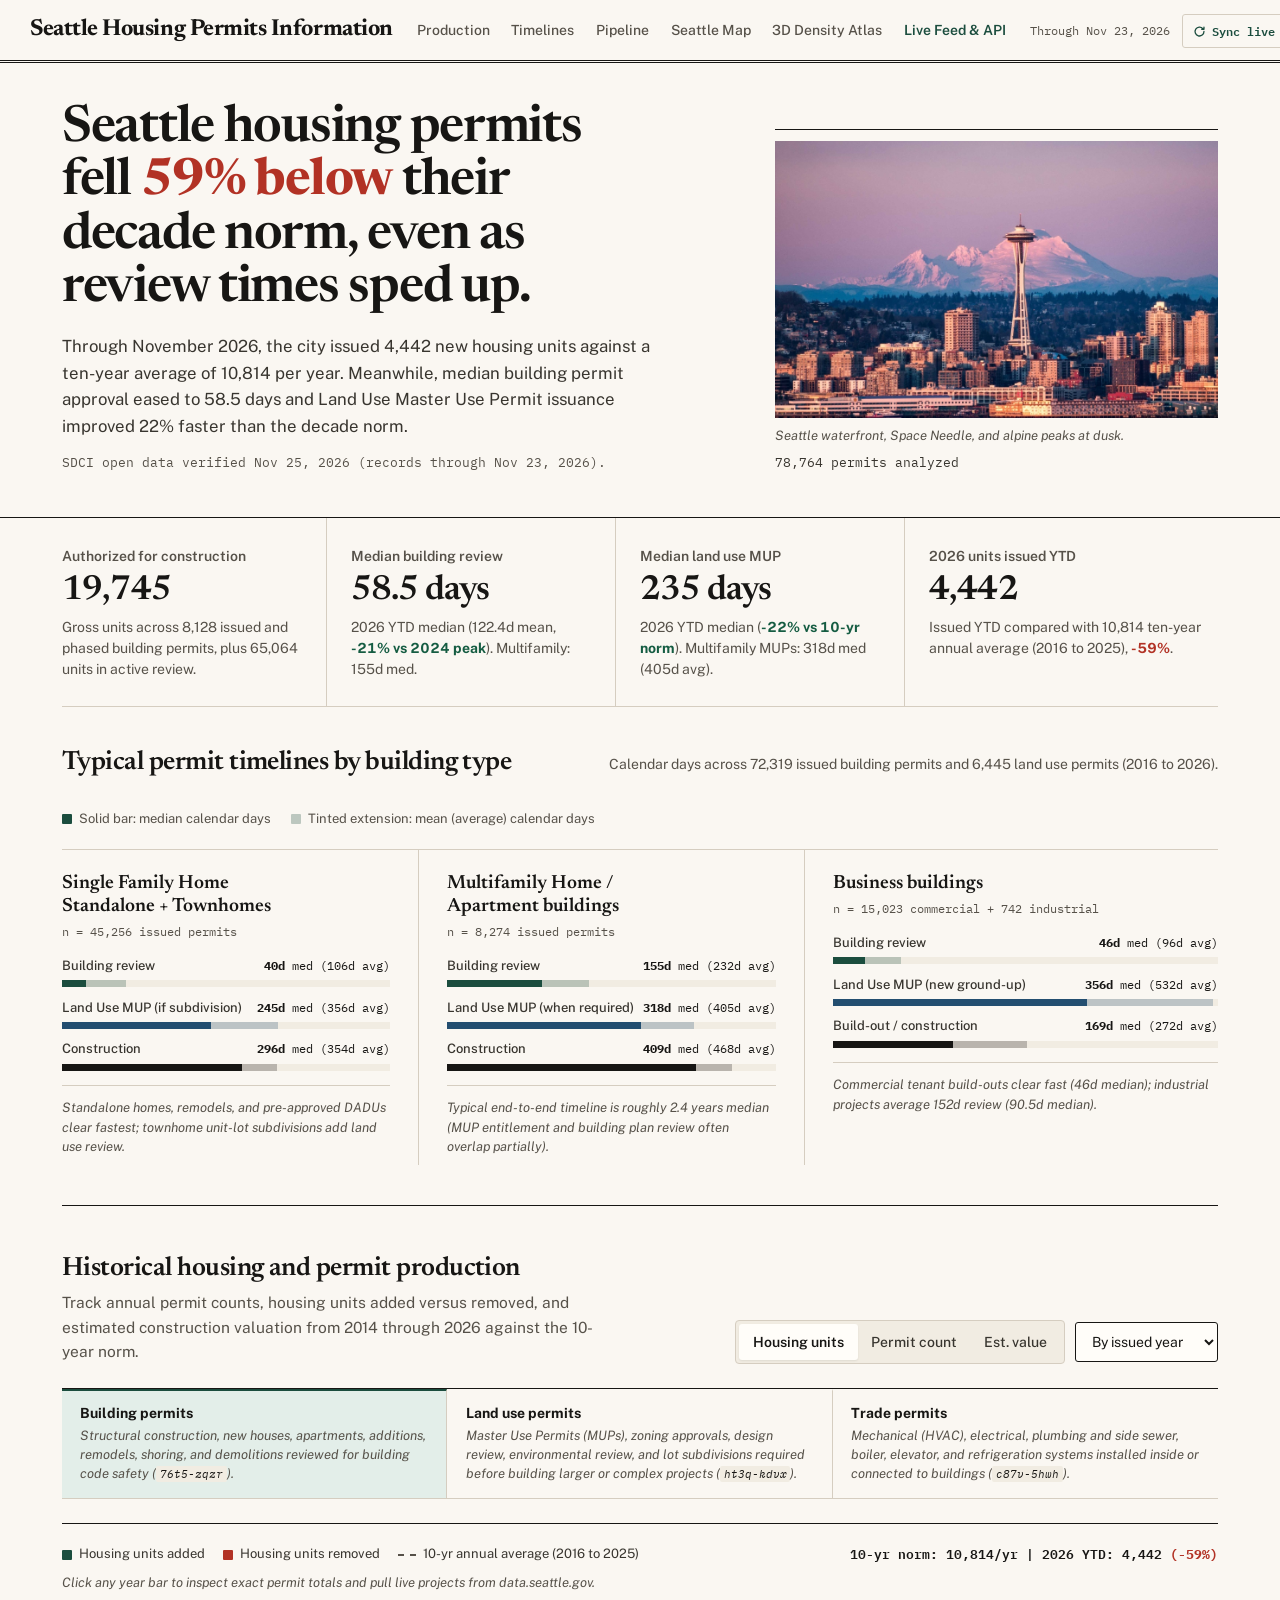
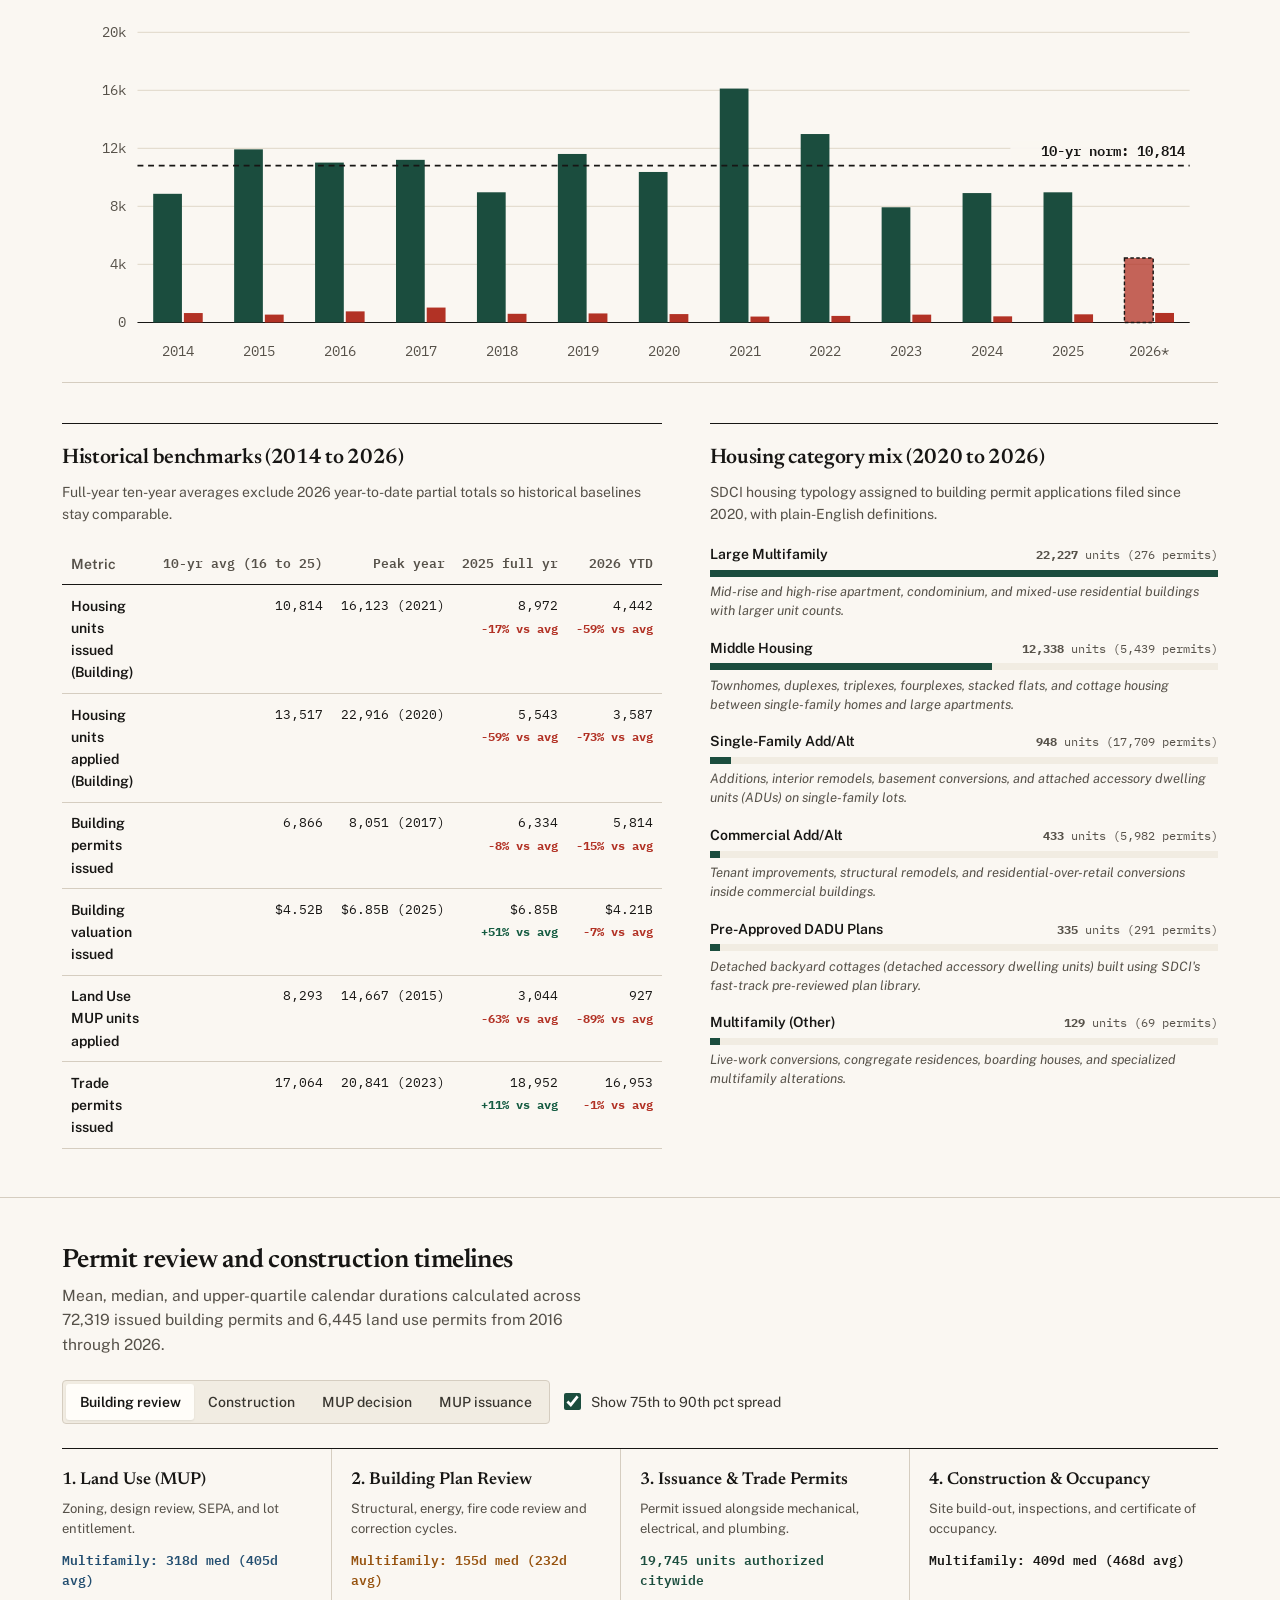
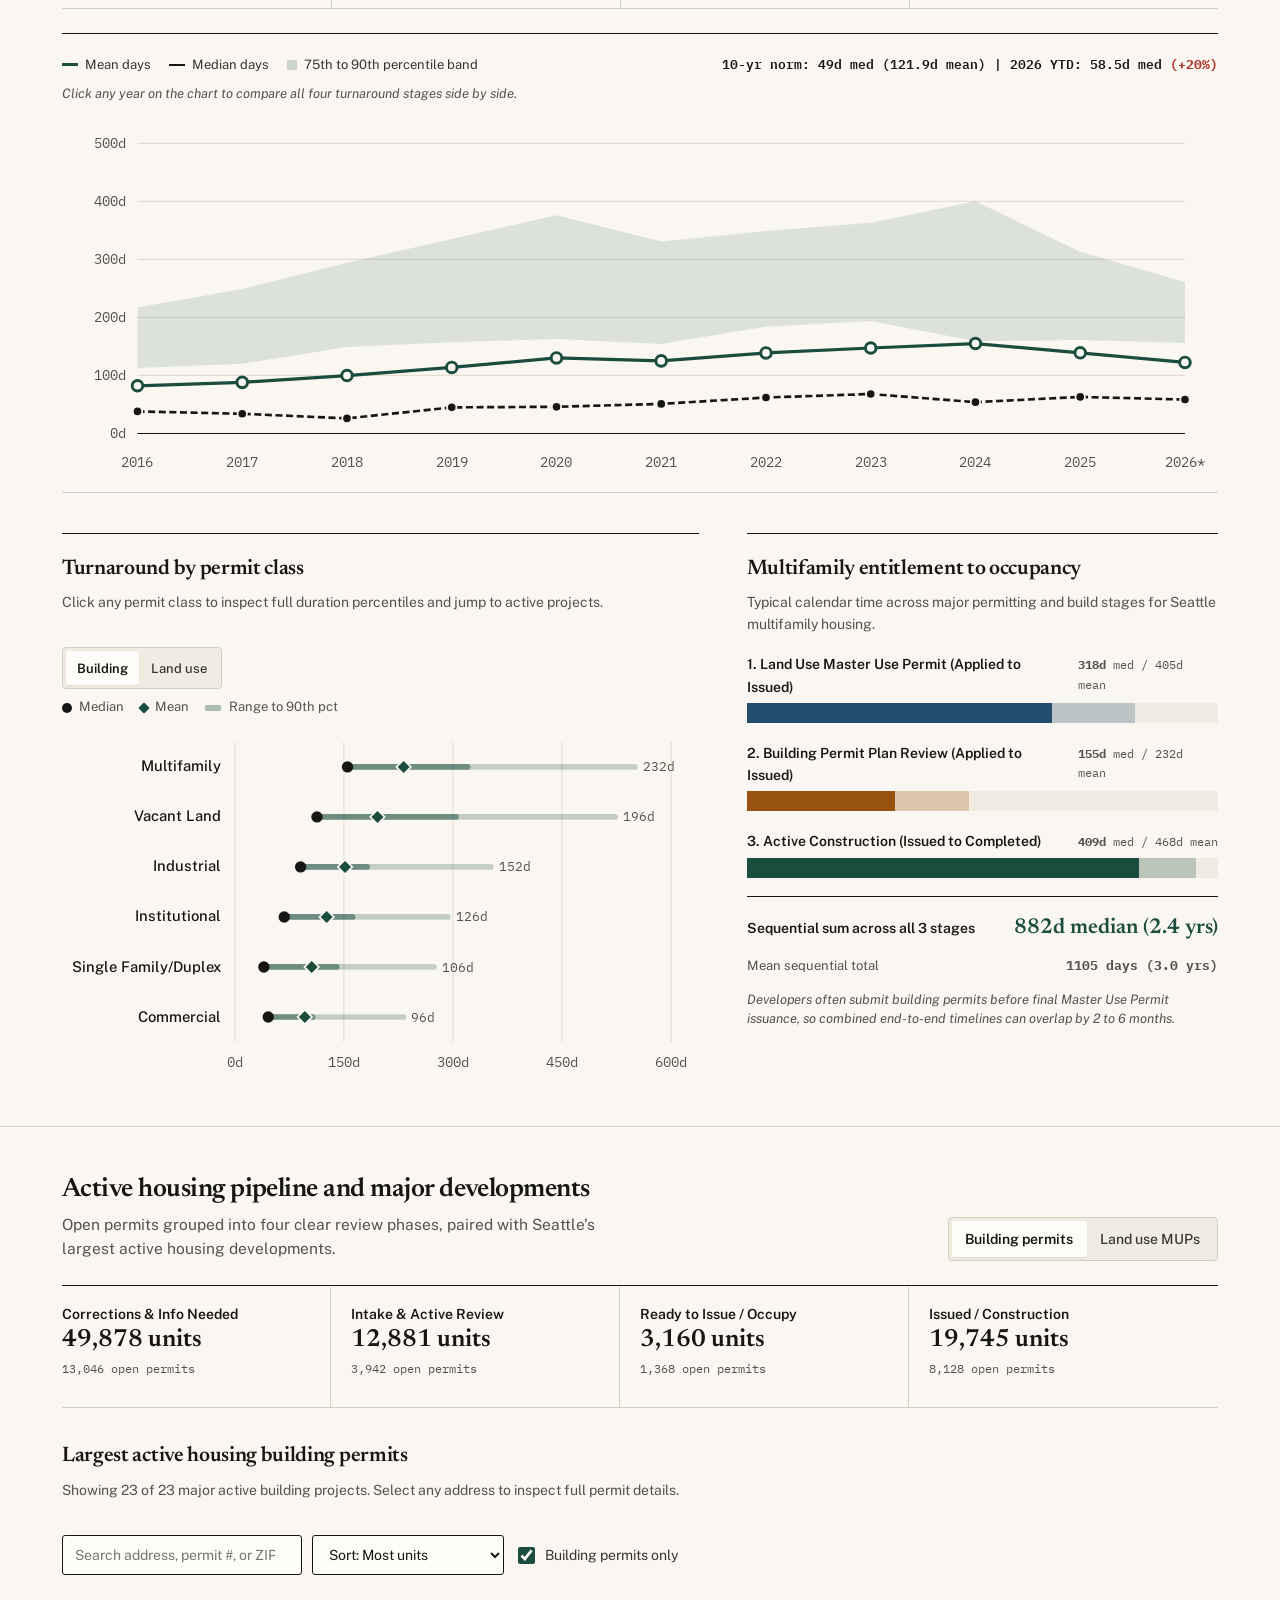
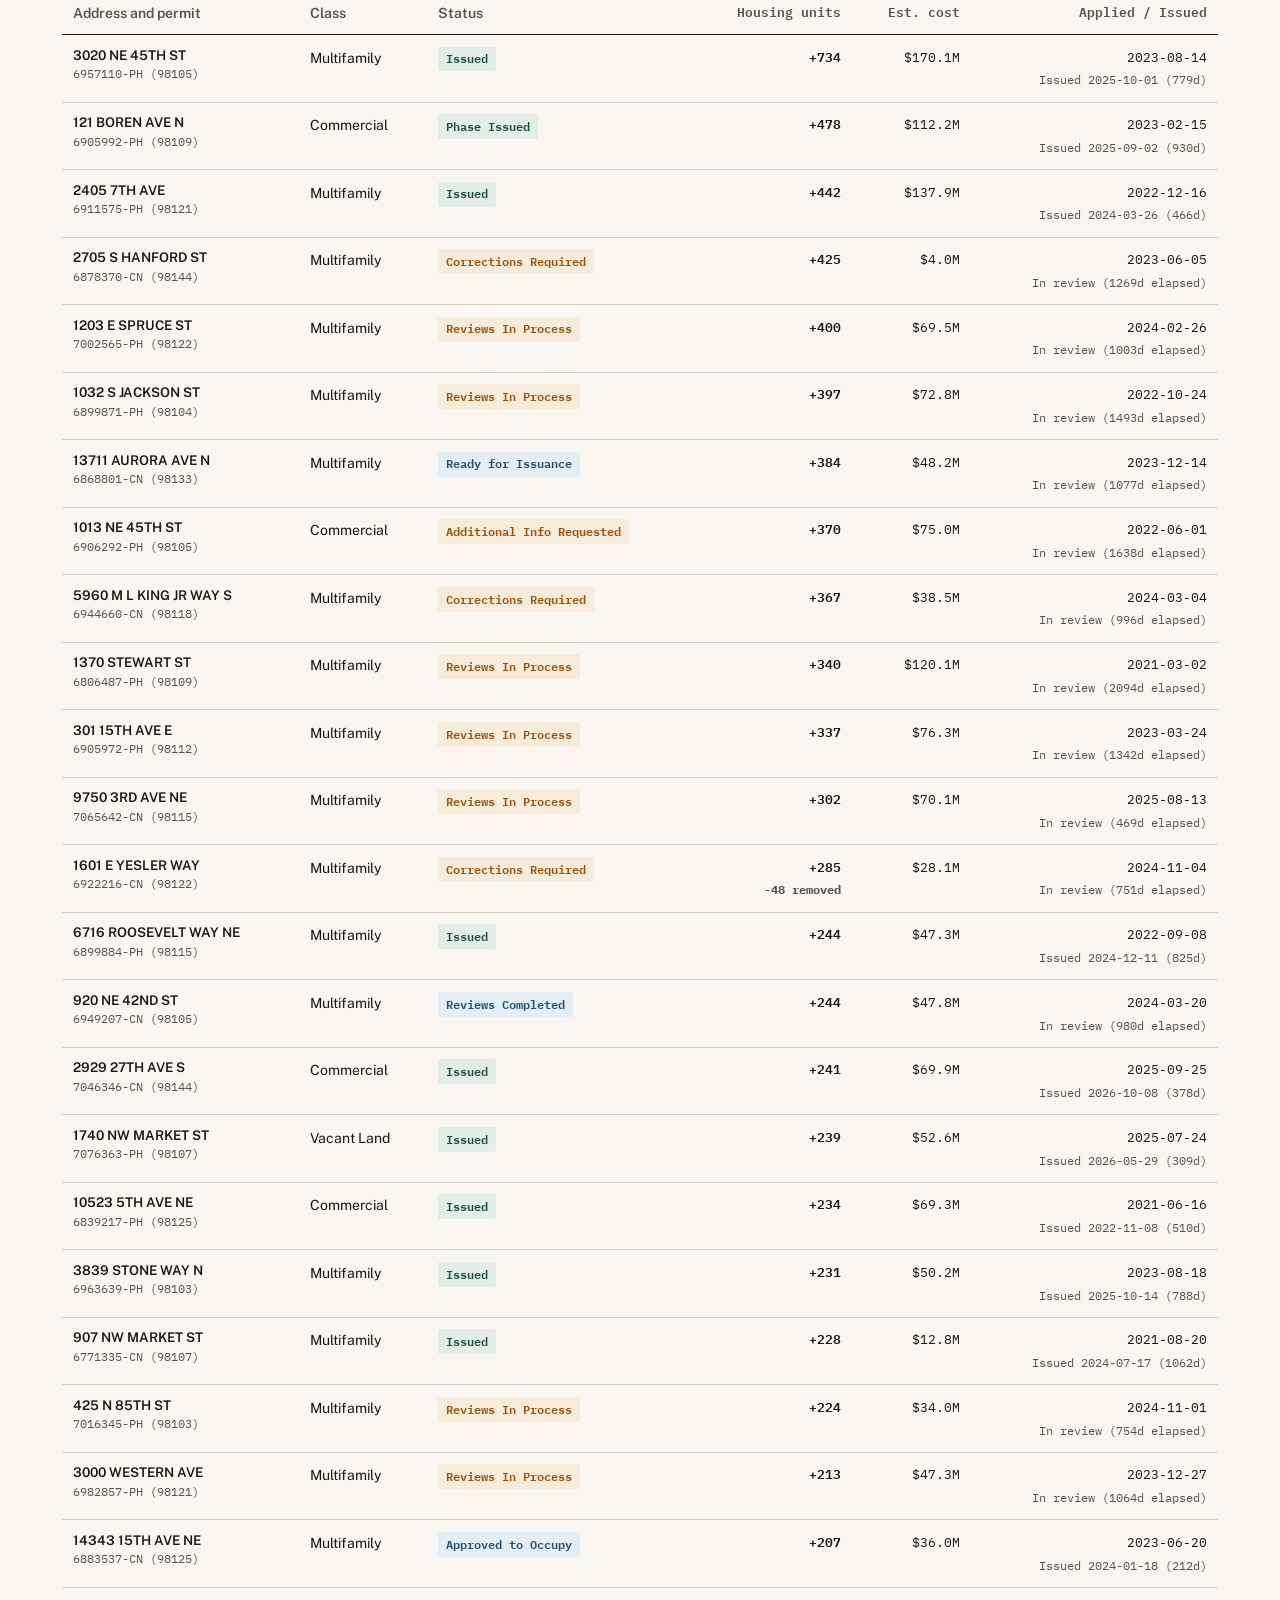
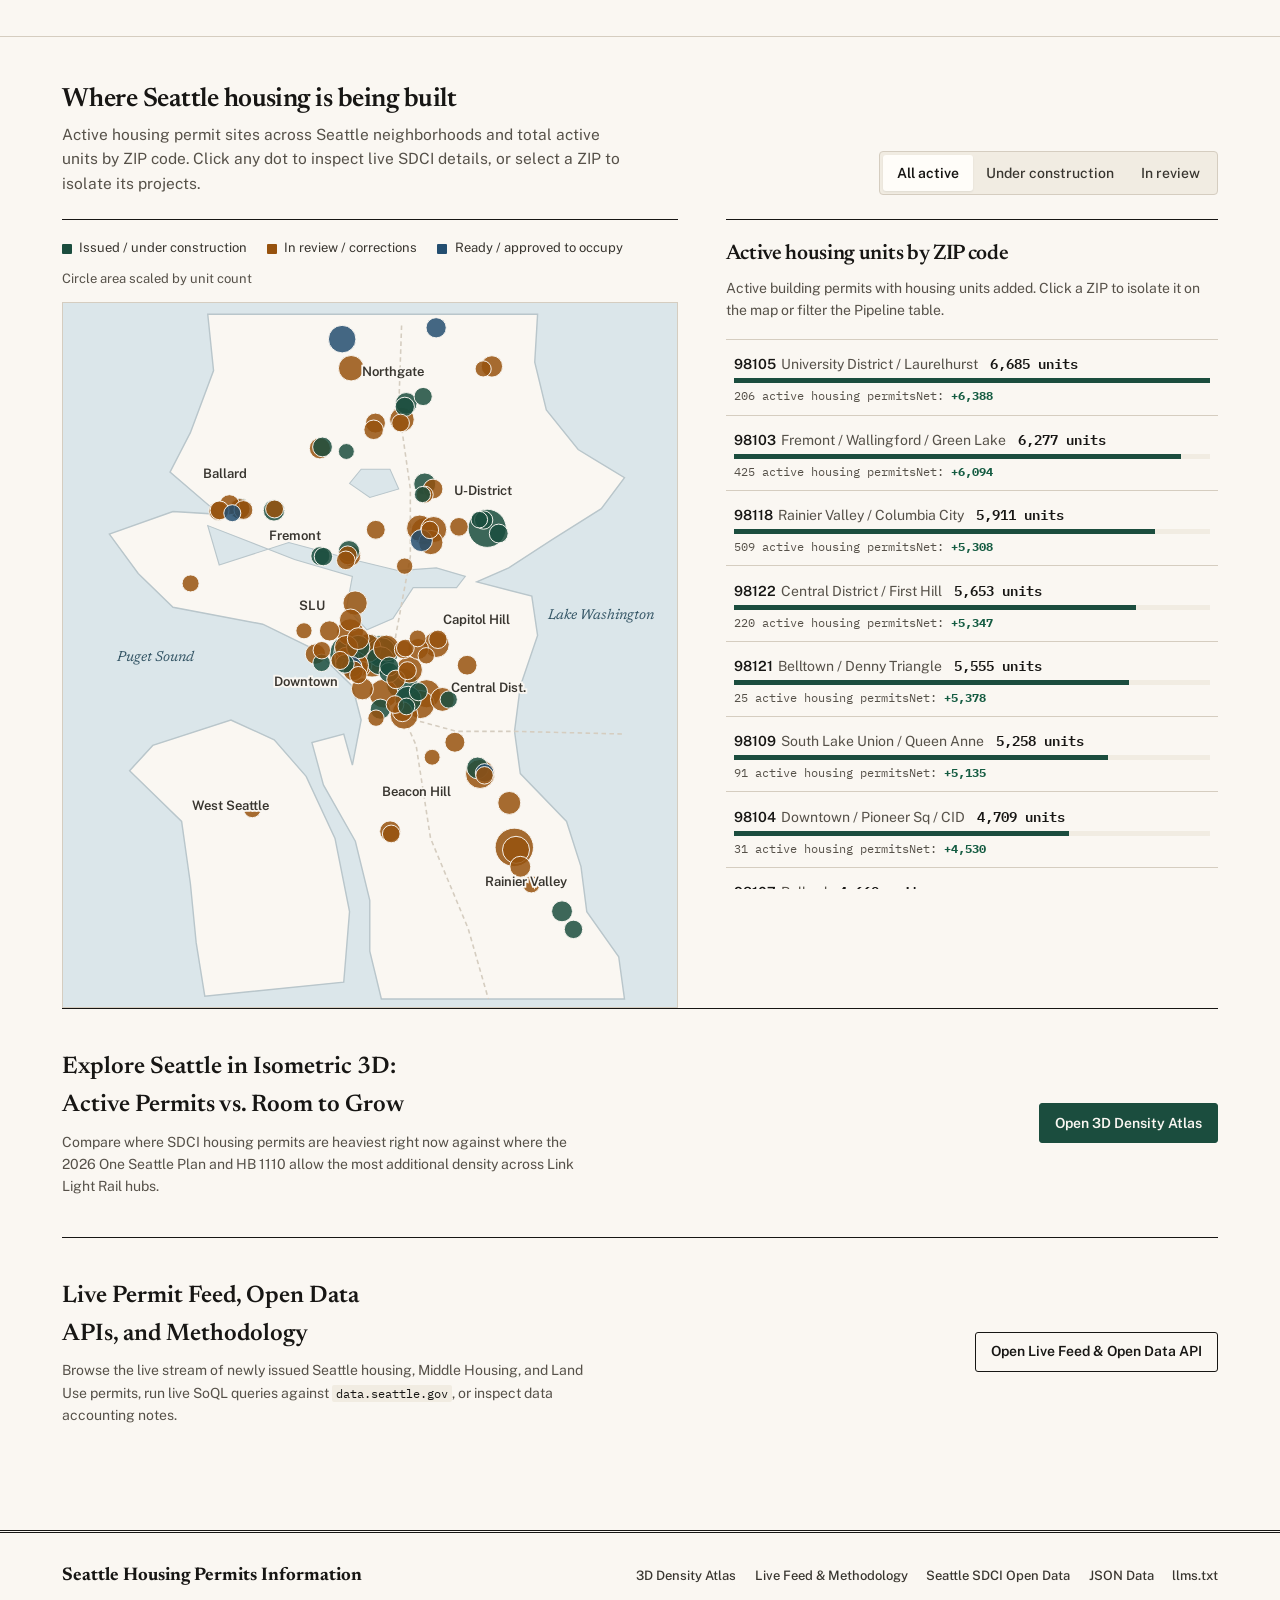
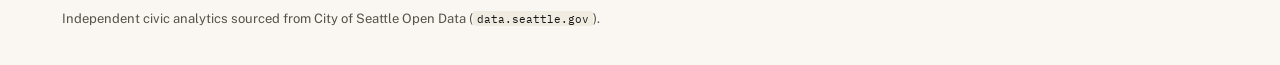
==== commit 313ca444: "Add low-compute 3D isometric Seattle permit and density atlas (/atlas3d)" ====
--- a/index.html
+++ b/index.html
@@ -153,6 +153,7 @@
         <a href="#turnaround">Timelines</a>
         <a href="#pipeline">Pipeline</a>
         <a href="#geography">Seattle Map</a>
+        <a href="./atlas3d.html">3D Density Atlas</a>
         <a href="./feed.html" class="nav-feed-link">Live Feed &amp; API</a>
       </nav>
 
@@ -174,6 +175,7 @@
         <a href="#turnaround">Timelines</a>
         <a href="#pipeline">Pipeline</a>
         <a href="#geography">Map</a>
+        <a href="./atlas3d.html">3D Atlas</a>
         <a href="./feed.html">Live Feed &amp; API</a>
       </div>
     </nav>
@@ -497,10 +499,18 @@
 
         <div class="feed-callout-band">
           <div class="feed-callout-text">
+            <h2>Explore Seattle in Isometric 3D: Active Permits vs. Room to Grow</h2>
+            <p>Compare where SDCI housing permits are heaviest right now against where the 2026 One Seattle Plan and HB 1110 allow the most additional density across Link Light Rail hubs.</p>
+          </div>
+          <a class="btn-primary" href="./atlas3d.html">Open 3D Density Atlas</a>
+        </div>
+
+        <div class="feed-callout-band">
+          <div class="feed-callout-text">
             <h2>Live Permit Feed, Open Data APIs, and Methodology</h2>
             <p>Browse the live stream of newly issued Seattle housing, Middle Housing, and Land Use permits, run live SoQL queries against <code>data.seattle.gov</code>, or inspect data accounting notes.</p>
           </div>
-          <a class="btn-primary" href="./feed.html">Open Live Feed &amp; Open Data API</a>
+          <a class="btn-secondary" href="./feed.html">Open Live Feed &amp; Open Data API</a>
         </div>
       </div>
     </section>
@@ -510,6 +520,7 @@
     <div class="container footer-inner">
       <div class="footer-brand">Seattle Housing Permits Information</div>
       <div class="footer-links" aria-label="Site and data resources">
+        <a href="./atlas3d.html">3D Density Atlas</a>
         <a href="./feed.html">Live Feed &amp; Methodology</a>
         <a href="https://data.seattle.gov/d/76t5-zqzr" target="_blank" rel="noopener noreferrer">Seattle SDCI Open Data</a>
         <a href="./data/seattle-permits-summary.json">JSON Data</a>
